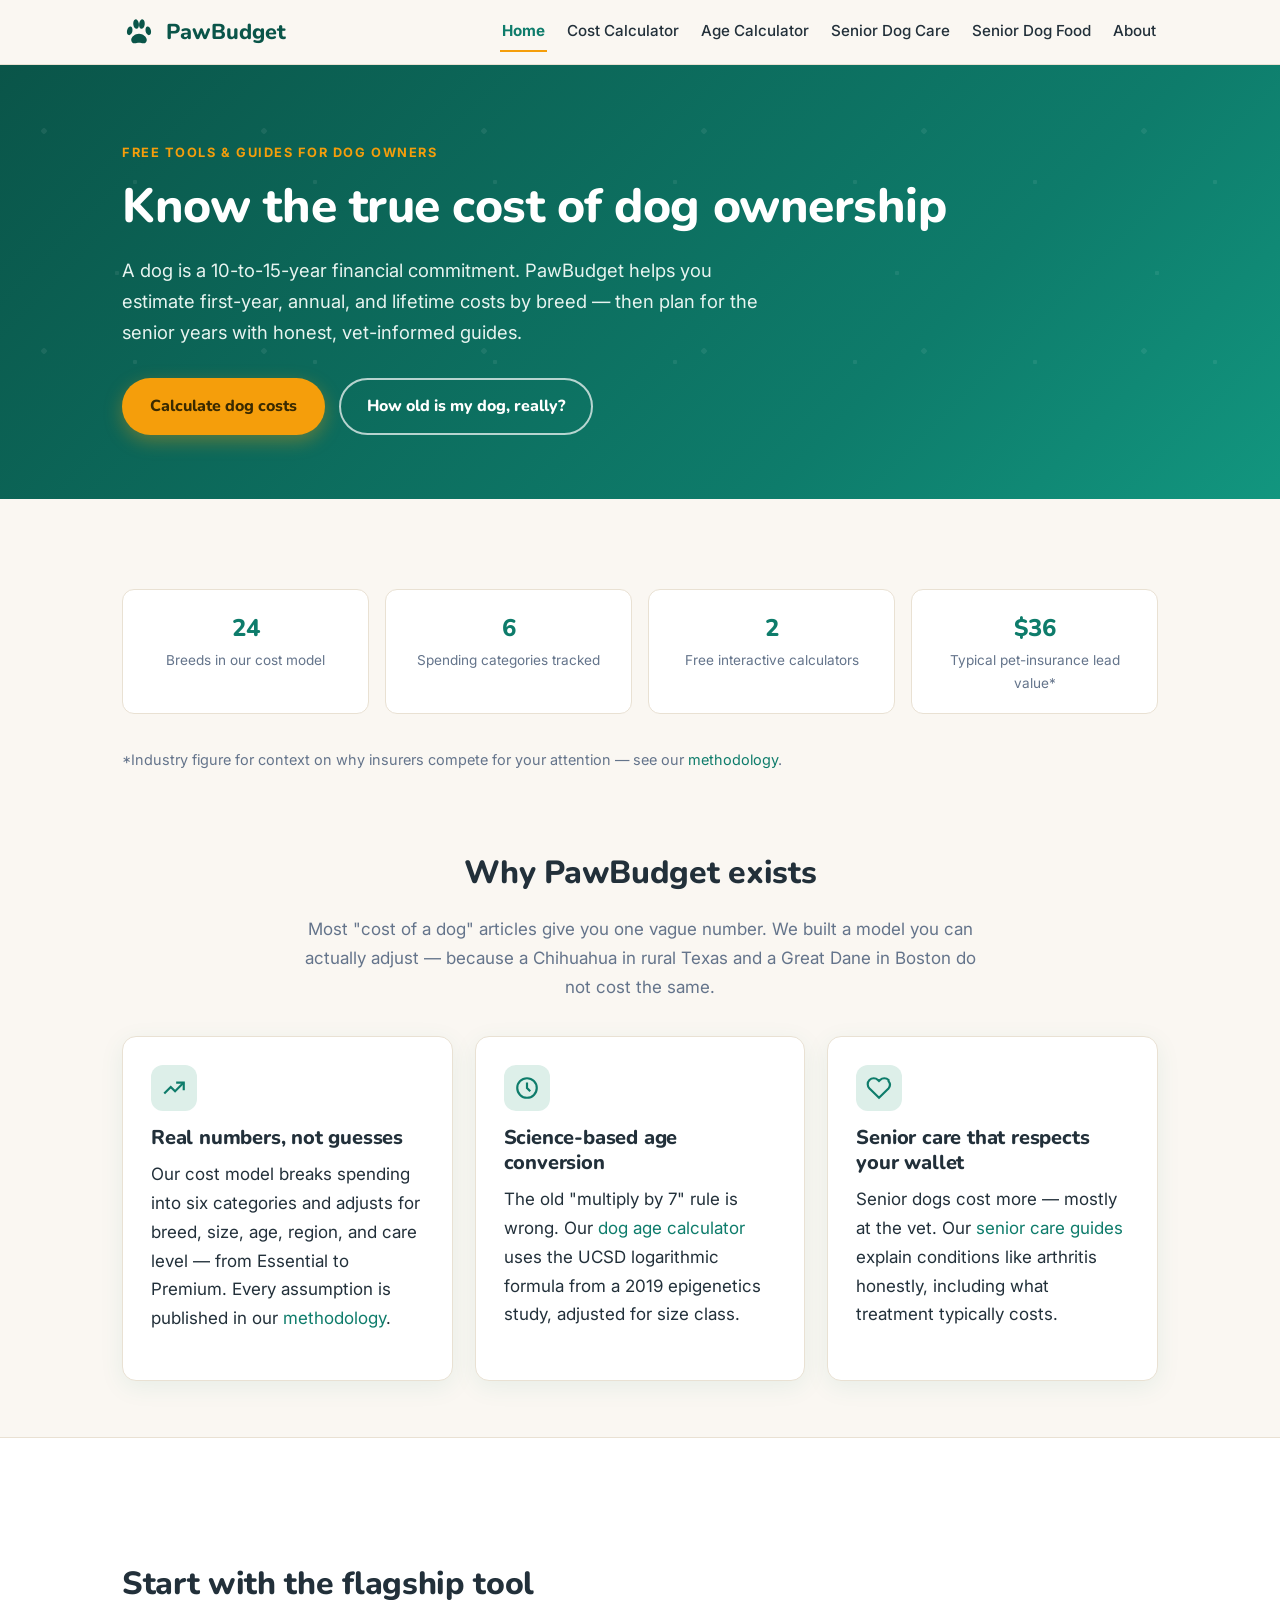
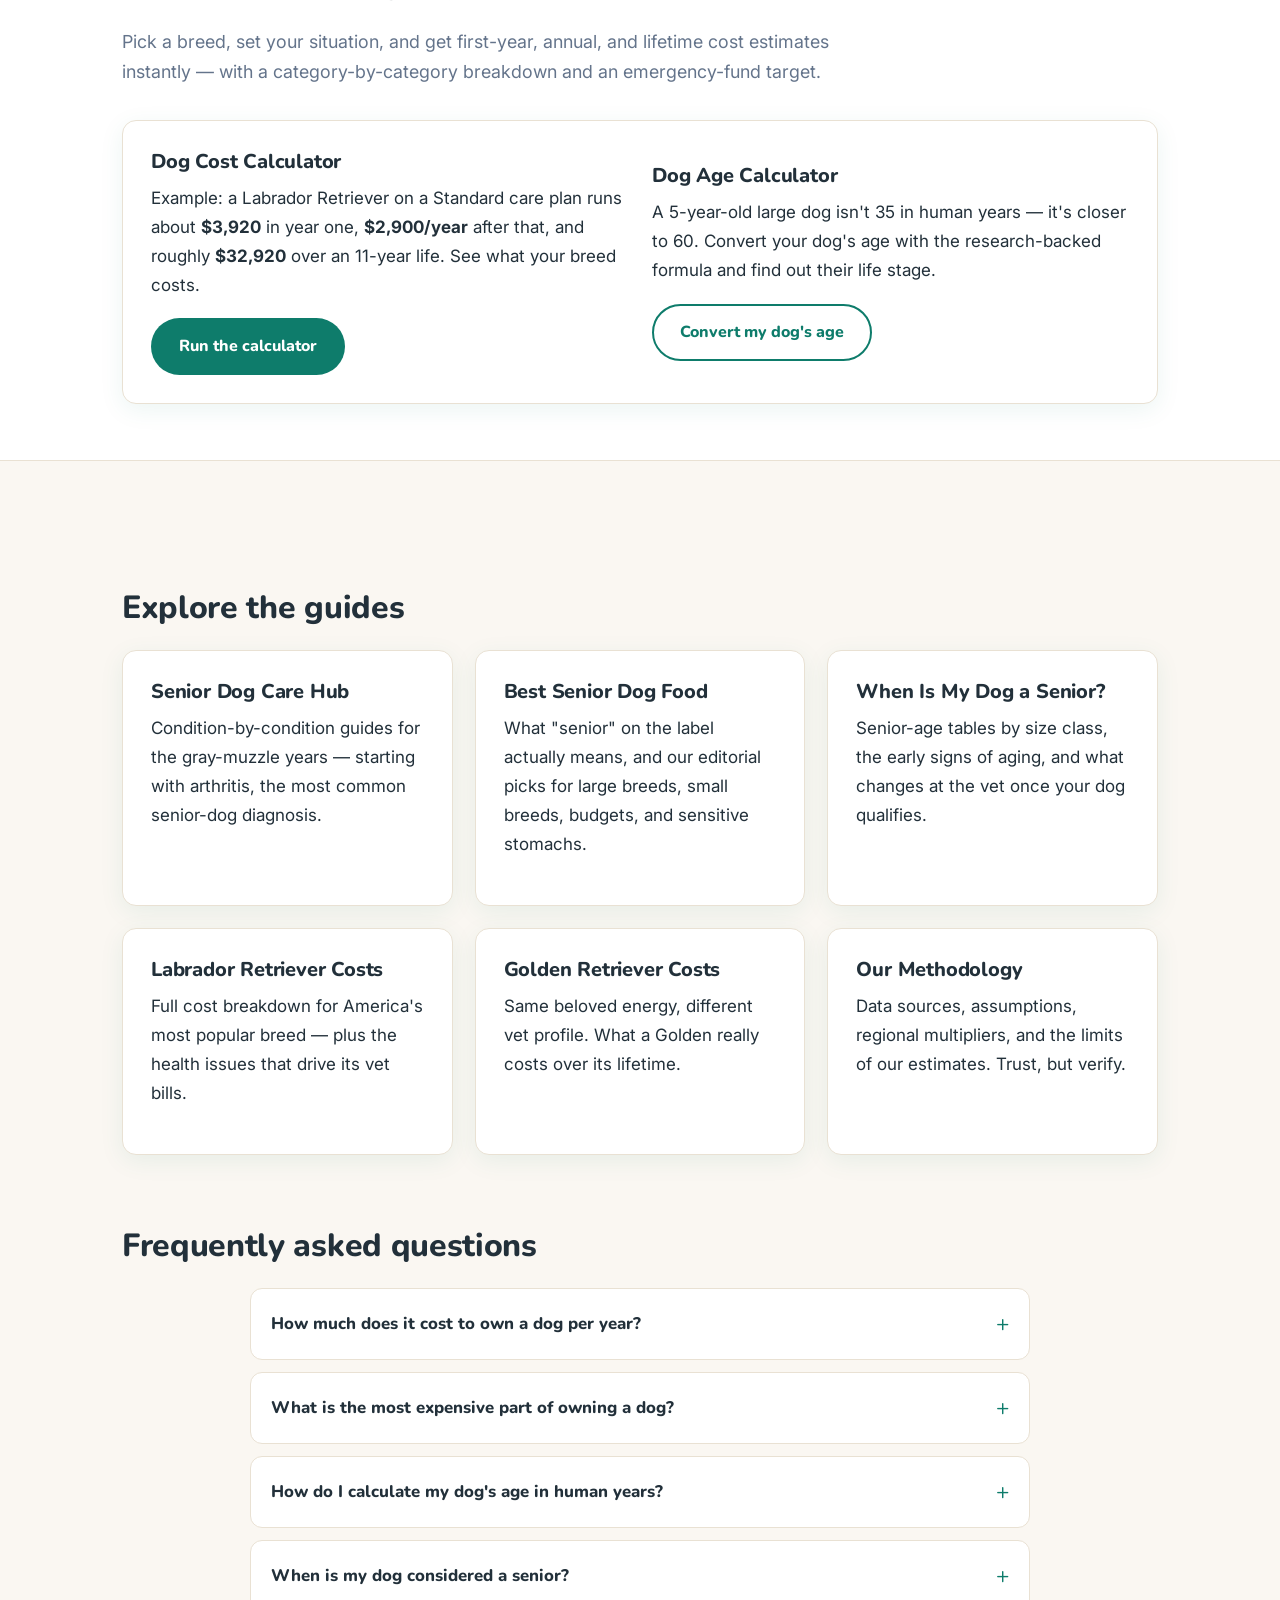
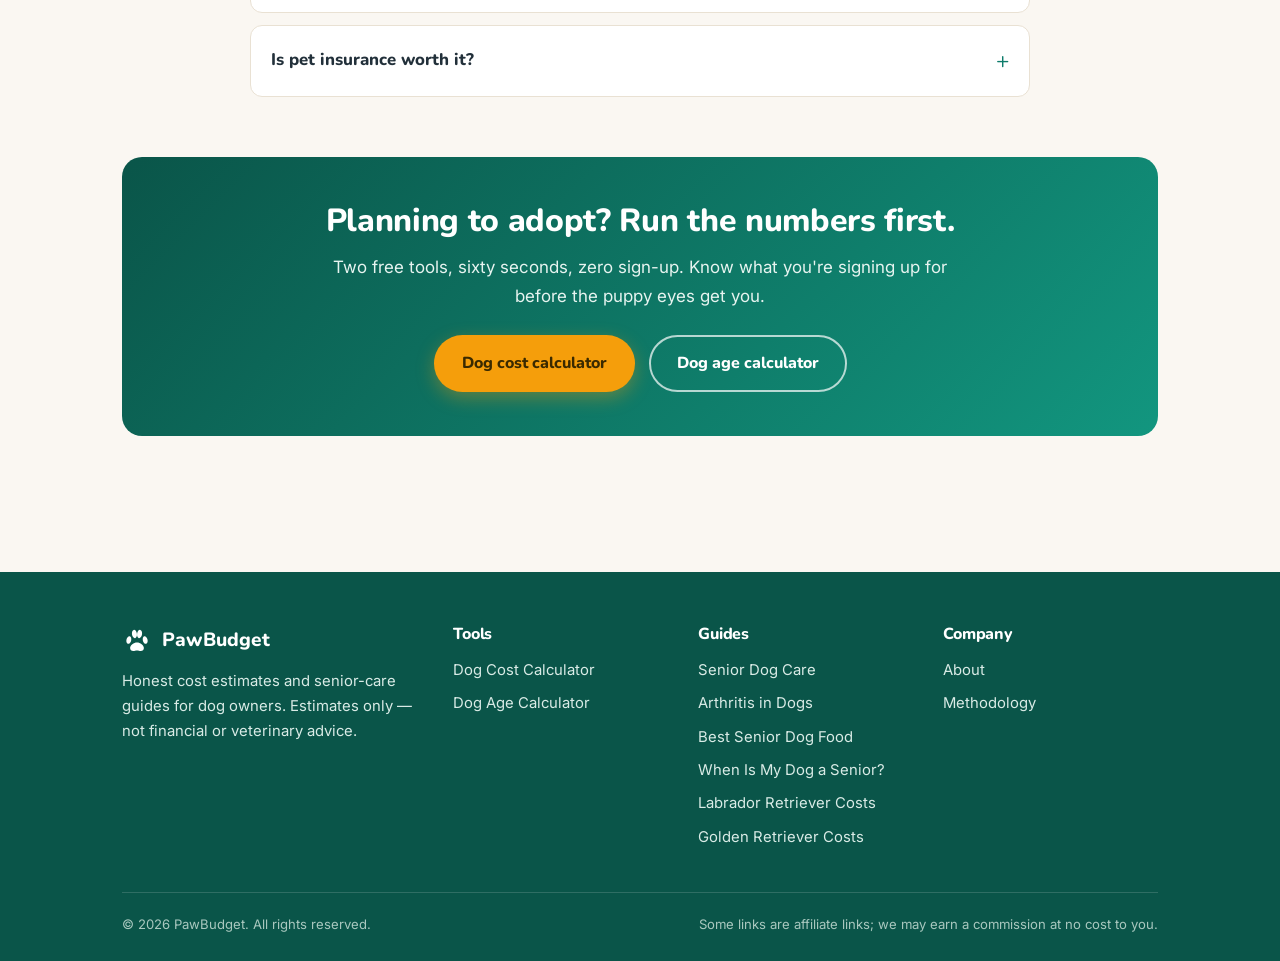
==== index.html @ 899f15bb "Launch PawBudget: dog cost + age calculators, senior dog care guides" ====
<!DOCTYPE html>
<html lang="en-US">
<head>
<meta charset="UTF-8">
<meta name="viewport" content="width=device-width, initial-scale=1.0">
<title>PawBudget — Know the True Cost of Dog Ownership</title>
<meta name="description" content="Free dog cost calculator, dog age calculator, and senior dog care guides. Plan your budget before you adopt — no surprises.">
<link rel="preconnect" href="https://fonts.googleapis.com">
<link rel="preconnect" href="https://fonts.gstatic.com" crossorigin>
<link href="https://fonts.googleapis.com/css2?family=Inter:wght@400;500;600&family=Nunito:wght@700;800&display=swap" rel="stylesheet">
<link rel="stylesheet" href="assets/css/style.css">
<link rel="icon" href="data:image/svg+xml,%3Csvg xmlns='http://www.w3.org/2000/svg' viewBox='0 0 24 24'%3E%3Ccircle cx='12' cy='12' r='11' fill='%230e7c6b'/%3E%3C/svg%3E">
</head>
<body>

<header class="site-header">
  <div class="header-inner">
    <a class="brand" href="./" aria-label="PawBudget home">
      <svg viewBox="0 0 24 24" fill="currentColor" aria-hidden="true"><path d="M12 13.2c-2.6 0-5.5 2.1-5.5 4.4 0 1.4 1 2.4 2.5 2.4 1 0 1.9-.5 3-.5s2 .5 3 .5c1.5 0 2.5-1 2.5-2.4 0-2.3-2.9-4.4-5.5-4.4zM6.2 8.2c-1-.3-2.2.9-2.6 2.5-.4 1.7.1 3.2 1.1 3.5 1 .3 2.2-.9 2.6-2.5.4-1.7-.1-3.2-1.1-3.5zm11.6 0c-1 .3-1.5 1.8-1.1 3.5.4 1.6 1.6 2.8 2.6 2.5 1-.3 1.5-1.8 1.1-3.5-.4-1.6-1.6-2.8-2.6-2.5zM9.4 3.1c-1.1.2-1.7 1.9-1.4 3.7.3 1.8 1.4 3.1 2.5 2.9 1.1-.2 1.7-1.9 1.4-3.7-.3-1.8-1.4-3.1-2.5-2.9zm5.2 0c-1.1-.2-2.2 1.1-2.5 2.9-.3 1.8.3 3.5 1.4 3.7 1.1.2 2.2-1.1 2.5-2.9.3-1.8-.3-3.5-1.4-3.7z"/></svg>
      PawBudget
    </a>
    <nav class="main-nav" aria-label="Main navigation">
      <a href="./" class="active">Home</a>
      <a href="dog-cost-calculator/">Cost Calculator</a>
      <a href="dog-age-calculator/">Age Calculator</a>
      <a href="senior-dog-care/">Senior Dog Care</a>
      <a href="best-senior-dog-food/">Senior Dog Food</a>
      <a href="about/">About</a>
    </nav>
  </div>
</header>

<main>
  <section class="hero">
    <div class="container">
      <span class="eyebrow">Free tools &amp; guides for dog owners</span>
      <h1>Know the true cost of dog ownership</h1>
      <p class="lead">A dog is a 10-to-15-year financial commitment. PawBudget helps you estimate first-year, annual, and lifetime costs by breed — then plan for the senior years with honest, vet-informed guides.</p>
      <div class="btn-row">
        <a class="btn btn-primary" href="dog-cost-calculator/">Calculate dog costs</a>
        <a class="btn btn-outline-light" href="dog-age-calculator/">How old is my dog, really?</a>
      </div>
    </div>
  </section>

  <section class="section">
    <div class="container">
      <div class="stat-strip">
        <div class="stat"><div class="stat-num">24</div><div class="stat-label">Breeds in our cost model</div></div>
        <div class="stat"><div class="stat-num">6</div><div class="stat-label">Spending categories tracked</div></div>
        <div class="stat"><div class="stat-num">2</div><div class="stat-label">Free interactive calculators</div></div>
        <div class="stat"><div class="stat-num">$36</div><div class="stat-label">Typical pet-insurance lead value*</div></div>
      </div>
      <p class="small">*Industry figure for context on why insurers compete for your attention — see our <a href="methodology/">methodology</a>.</p>

      <h2 style="text-align:center; margin-top:2.5em;">Why PawBudget exists</h2>
      <p style="text-align:center; max-width:700px; margin:0 auto 2em; color:var(--muted);">Most "cost of a dog" articles give you one vague number. We built a model you can actually adjust — because a Chihuahua in rural Texas and a Great Dane in Boston do not cost the same.</p>

      <div class="grid-3">
        <div class="card">
          <span class="icon-badge"><svg viewBox="0 0 24 24" fill="none" stroke="currentColor" stroke-width="2" aria-hidden="true"><path d="M3 17l6-6 4 4 8-8"/><path d="M14 7h7v7"/></svg></span>
          <h3>Real numbers, not guesses</h3>
          <p>Our cost model breaks spending into six categories and adjusts for breed, size, age, region, and care level — from Essential to Premium. Every assumption is published in our <a href="methodology/">methodology</a>.</p>
        </div>
        <div class="card">
          <span class="icon-badge"><svg viewBox="0 0 24 24" fill="none" stroke="currentColor" stroke-width="2" aria-hidden="true"><circle cx="12" cy="12" r="9"/><path d="M12 7v5l3 3"/></svg></span>
          <h3>Science-based age conversion</h3>
          <p>The old "multiply by 7" rule is wrong. Our <a href="dog-age-calculator/">dog age calculator</a> uses the UCSD logarithmic formula from a 2019 epigenetics study, adjusted for size class.</p>
        </div>
        <div class="card">
          <span class="icon-badge"><svg viewBox="0 0 24 24" fill="none" stroke="currentColor" stroke-width="2" aria-hidden="true"><path d="M20.8 4.6a5.5 5.5 0 0 0-7.8 0L12 5.6l-1-1a5.5 5.5 0 0 0-7.8 7.8l1 1L12 21l7.8-7.6 1-1a5.5 5.5 0 0 0 0-6.8z"/></svg></span>
          <h3>Senior care that respects your wallet</h3>
          <p>Senior dogs cost more — mostly at the vet. Our <a href="senior-dog-care/">senior care guides</a> explain conditions like arthritis honestly, including what treatment typically costs.</p>
        </div>
      </div>
    </div>
  </section>

  <section class="section alt">
    <div class="container">
      <h2>Start with the flagship tool</h2>
      <p class="page-intro">Pick a breed, set your situation, and get first-year, annual, and lifetime cost estimates instantly — with a category-by-category breakdown and an emergency-fund target.</p>
      <div class="card" style="display:flex; gap:24px; align-items:center; flex-wrap:wrap;">
        <div style="flex:1 1 280px;">
          <h3 style="margin-top:0;">Dog Cost Calculator</h3>
          <p>Example: a Labrador Retriever on a Standard care plan runs about <strong>$3,920</strong> in year one, <strong>$2,900/year</strong> after that, and roughly <strong>$32,920</strong> over an 11-year life. See what your breed costs.</p>
          <a class="btn btn-teal" href="dog-cost-calculator/">Run the calculator</a>
        </div>
        <div style="flex:1 1 280px;">
          <h3 style="margin-top:0;">Dog Age Calculator</h3>
          <p>A 5-year-old large dog isn't 35 in human years — it's closer to 60. Convert your dog's age with the research-backed formula and find out their life stage.</p>
          <a class="btn btn-outline-teal" href="dog-age-calculator/">Convert my dog's age</a>
        </div>
      </div>
    </div>
  </section>

  <section class="section">
    <div class="container">
      <h2>Explore the guides</h2>
      <div class="grid-3">
        <a class="card card-link" href="senior-dog-care/">
          <h3>Senior Dog Care Hub</h3>
          <p>Condition-by-condition guides for the gray-muzzle years — starting with arthritis, the most common senior-dog diagnosis.</p>
        </a>
        <a class="card card-link" href="best-senior-dog-food/">
          <h3>Best Senior Dog Food</h3>
          <p>What "senior" on the label actually means, and our editorial picks for large breeds, small breeds, budgets, and sensitive stomachs.</p>
        </a>
        <a class="card card-link" href="when-is-my-dog-considered-senior/">
          <h3>When Is My Dog a Senior?</h3>
          <p>Senior-age tables by size class, the early signs of aging, and what changes at the vet once your dog qualifies.</p>
        </a>
        <a class="card card-link" href="dog-cost/labrador-retriever/">
          <h3>Labrador Retriever Costs</h3>
          <p>Full cost breakdown for America's most popular breed — plus the health issues that drive its vet bills.</p>
        </a>
        <a class="card card-link" href="dog-cost/golden-retriever/">
          <h3>Golden Retriever Costs</h3>
          <p>Same beloved energy, different vet profile. What a Golden really costs over its lifetime.</p>
        </a>
        <a class="card card-link accent" href="methodology/">
          <h3>Our Methodology</h3>
          <p>Data sources, assumptions, regional multipliers, and the limits of our estimates. Trust, but verify.</p>
        </a>
      </div>

      <h2>Frequently asked questions</h2>
      <div class="container narrow" style="padding:0;">
        <details class="faq">
          <summary>How much does it cost to own a dog per year?</summary>
          <div class="faq-body"><p>It depends heavily on size. Our model puts a typical year at roughly $1,600 for a small dog, $2,200 for a medium dog, $2,900 for a large dog, and $3,600 for a giant breed on a Standard care plan — before regional adjustments. The first year costs about 35% more due to adoption or purchase fees, setup, spay/neuter, and training.</p></div>
        </details>
        <details class="faq">
          <summary>What is the most expensive part of owning a dog?</summary>
          <div class="faq-body"><p>Healthcare. Vet care is the largest single category in our model at 30% of annual spending, and it grows as dogs age — senior dogs' healthcare spending runs about 50% higher. Food is second at 28%.</p></div>
        </details>
        <details class="faq">
          <summary>How do I calculate my dog's age in human years?</summary>
          <div class="faq-body"><p>Forget "multiply by 7." A 2019 UCSD study of Labrador Retrievers found the relationship is logarithmic: human-equivalent years ≈ 16 × ln(dog years) + 31, adjusted for size. Our <a href="dog-age-calculator/">dog age calculator</a> applies that formula with size adjustments.</p></div>
        </details>
        <details class="faq">
          <summary>When is my dog considered a senior?</summary>
          <div class="faq-body"><p>It depends on size: giant breeds around 6, large breeds around 7–8, medium breeds around 9, and small breeds around 10. See our <a href="when-is-my-dog-considered-senior/">senior-age guide</a> for the full table and signs of aging.</p></div>
        </details>
        <details class="faq">
          <summary>Is pet insurance worth it?</summary>
          <div class="faq-body"><p>It can be, especially for breeds prone to expensive conditions (hip dysplasia, cancer) and for owners who couldn't comfortably cover a $3,000–$7,000 emergency bill. Compare the monthly premium against your breed's risk profile and your emergency fund — our calculator shows both.</p></div>
        </details>
      </div>

      <div class="cta-band">
        <h2>Planning to adopt? Run the numbers first.</h2>
        <p>Two free tools, sixty seconds, zero sign-up. Know what you're signing up for before the puppy eyes get you.</p>
        <div class="btn-row">
          <a class="btn btn-primary" href="dog-cost-calculator/">Dog cost calculator</a>
          <a class="btn btn-outline-light" href="dog-age-calculator/">Dog age calculator</a>
        </div>
      </div>
    </div>
  </section>
</main>

<footer class="site-footer">
  <div class="container">
    <div class="footer-grid">
      <div>
        <div class="footer-brand">
          <svg viewBox="0 0 24 24" fill="currentColor" aria-hidden="true"><path d="M12 13.2c-2.6 0-5.5 2.1-5.5 4.4 0 1.4 1 2.4 2.5 2.4 1 0 1.9-.5 3-.5s2 .5 3 .5c1.5 0 2.5-1 2.5-2.4 0-2.3-2.9-4.4-5.5-4.4zM6.2 8.2c-1-.3-2.2.9-2.6 2.5-.4 1.7.1 3.2 1.1 3.5 1 .3 2.2-.9 2.6-2.5.4-1.7-.1-3.2-1.1-3.5zm11.6 0c-1 .3-1.5 1.8-1.1 3.5.4 1.6 1.6 2.8 2.6 2.5 1-.3 1.5-1.8 1.1-3.5-.4-1.6-1.6-2.8-2.6-2.5zM9.4 3.1c-1.1.2-1.7 1.9-1.4 3.7.3 1.8 1.4 3.1 2.5 2.9 1.1-.2 1.7-1.9 1.4-3.7-.3-1.8-1.4-3.1-2.5-2.9zm5.2 0c-1.1-.2-2.2 1.1-2.5 2.9-.3 1.8.3 3.5 1.4 3.7 1.1.2 2.2-1.1 2.5-2.9.3-1.8-.3-3.5-1.4-3.7z"/></svg>
          PawBudget
        </div>
        <p>Honest cost estimates and senior-care guides for dog owners. Estimates only — not financial or veterinary advice.</p>
      </div>
      <div>
        <h4>Tools</h4>
        <ul>
          <li><a href="dog-cost-calculator/">Dog Cost Calculator</a></li>
          <li><a href="dog-age-calculator/">Dog Age Calculator</a></li>
        </ul>
      </div>
      <div>
        <h4>Guides</h4>
        <ul>
          <li><a href="senior-dog-care/">Senior Dog Care</a></li>
          <li><a href="senior-dog-care/arthritis/">Arthritis in Dogs</a></li>
          <li><a href="best-senior-dog-food/">Best Senior Dog Food</a></li>
          <li><a href="when-is-my-dog-considered-senior/">When Is My Dog a Senior?</a></li>
          <li><a href="dog-cost/labrador-retriever/">Labrador Retriever Costs</a></li>
          <li><a href="dog-cost/golden-retriever/">Golden Retriever Costs</a></li>
        </ul>
      </div>
      <div>
        <h4>Company</h4>
        <ul>
          <li><a href="about/">About</a></li>
          <li><a href="methodology/">Methodology</a></li>
        </ul>
      </div>
    </div>
    <div class="footer-bottom">
      <span>© 2026 PawBudget. All rights reserved.</span>
      <span>Some links are affiliate links; we may earn a commission at no cost to you.</span>
    </div>
  </div>
</footer>

</body>
</html>
---- assets/css/style.css ----
/* ============================================================
   PawBudget — design system
   Palette: deep teal primary, warm amber accent, off-white bg
   ============================================================ */
*, *::before, *::after { box-sizing: border-box; margin: 0; padding: 0; }

:root {
  --teal-900: #0a5549;
  --teal-700: #0e7c6b;
  --teal-600: #12967f;
  --teal-100: #ddefe9;
  --teal-50:  #f0f8f5;
  --amber-500: #f59e0b;
  --amber-600: #d97706;
  --amber-100: #fdefd3;
  --bg: #faf7f2;
  --card: #ffffff;
  --text: #22303a;
  --muted: #64748b;
  --border: #e9e1d3;
  --radius: 14px;
  --shadow: 0 6px 24px rgba(14, 124, 107, .08);
  --shadow-lg: 0 14px 40px rgba(14, 124, 107, .14);
  --font-head: 'Nunito', system-ui, -apple-system, 'Segoe UI', sans-serif;
  --font-body: 'Inter', system-ui, -apple-system, 'Segoe UI', Roboto, sans-serif;
}

html { scroll-behavior: smooth; }

body {
  font-family: var(--font-body);
  background: var(--bg);
  color: var(--text);
  line-height: 1.7;
  font-size: 17px;
  -webkit-font-smoothing: antialiased;
}

img, svg { max-width: 100%; }
a { color: var(--teal-700); text-decoration: none; }
a:hover { color: var(--teal-900); text-decoration: underline; }

h1, h2, h3, h4 {
  font-family: var(--font-head);
  font-weight: 800;
  line-height: 1.25;
  color: var(--text);
  letter-spacing: -0.01em;
}
h1 { font-size: clamp(2rem, 4.5vw, 3rem); margin-bottom: .6em; }
h2 { font-size: clamp(1.45rem, 3vw, 2rem); margin: 2.2em 0 .7em; }
h3 { font-size: 1.25rem; margin: 1.6em 0 .5em; }
p { margin-bottom: 1.1em; }
ul, ol { margin: 0 0 1.2em 1.4em; }
li { margin-bottom: .45em; }
small, .small { font-size: .85em; color: var(--muted); }

.container { max-width: 1080px; margin: 0 auto; padding: 0 22px; }
.container.narrow { max-width: 780px; }
.section { padding: 56px 0; }
.section.alt { background: var(--card); border-top: 1px solid var(--border); border-bottom: 1px solid var(--border); }

/* ---------- header ---------- */
.site-header {
  position: sticky; top: 0; z-index: 50;
  background: rgba(250, 247, 242, .96);
  backdrop-filter: blur(8px);
  border-bottom: 1px solid var(--border);
}
.header-inner {
  display: flex; align-items: center; justify-content: space-between;
  gap: 16px; padding: 12px 22px; max-width: 1080px; margin: 0 auto;
}
.brand { display: flex; align-items: center; gap: 10px; font-family: var(--font-head); font-weight: 800; font-size: 1.35rem; color: var(--teal-900); }
.brand:hover { text-decoration: none; color: var(--teal-700); }
.brand svg { width: 34px; height: 34px; flex: none; }
.main-nav { display: flex; flex-wrap: wrap; gap: 4px 18px; font-size: .95rem; font-weight: 500; }
.main-nav a { color: var(--text); padding: 6px 2px; }
.main-nav a:hover { color: var(--teal-700); text-decoration: none; }
.main-nav a.active { color: var(--teal-700); font-weight: 700; border-bottom: 2px solid var(--amber-500); }

/* ---------- hero ---------- */
.hero {
  background: linear-gradient(135deg, var(--teal-900) 0%, var(--teal-700) 70%, var(--teal-600) 100%);
  color: #fff; padding: 72px 0 64px; position: relative; overflow: hidden;
}
.hero::after {
  content: ""; position: absolute; inset: 0; opacity: .07; pointer-events: none;
  background-image: radial-gradient(circle at 20% 30%, #fff 2.5px, transparent 3px),
                    radial-gradient(circle at 75% 65%, #fff 2px, transparent 2.5px),
                    radial-gradient(circle at 45% 80%, #fff 2px, transparent 2.5px);
  background-size: 220px 220px, 180px 180px, 260px 260px;
}
.hero .container { position: relative; z-index: 1; }
.hero h1 { color: #fff; margin-bottom: .4em; }
.hero p.lead { font-size: 1.15rem; color: #e7f4f0; max-width: 640px; margin-bottom: 1.6em; }
.hero .btn-row { display: flex; gap: 14px; flex-wrap: wrap; }
.eyebrow {
  display: inline-block; font-size: .8rem; font-weight: 700; letter-spacing: .12em;
  text-transform: uppercase; color: var(--amber-500); margin-bottom: 12px;
}

/* ---------- buttons ---------- */
.btn {
  display: inline-flex; align-items: center; gap: 8px;
  font-family: var(--font-head); font-weight: 800; font-size: 1rem;
  padding: 13px 26px; border-radius: 999px; border: 2px solid transparent;
  cursor: pointer; transition: transform .12s ease, box-shadow .12s ease;
}
.btn:hover { text-decoration: none; transform: translateY(-1px); }
.btn-primary { background: var(--amber-500); color: #3a2a00; box-shadow: 0 6px 18px rgba(245,158,11,.35); }
.btn-primary:hover { background: var(--amber-600); color: #fff; }
.btn-outline-light { border-color: rgba(255,255,255,.7); color: #fff; }
.btn-outline-light:hover { background: rgba(255,255,255,.12); color: #fff; }
.btn-teal { background: var(--teal-700); color: #fff; }
.btn-teal:hover { background: var(--teal-900); color: #fff; }
.btn-outline-teal { border-color: var(--teal-700); color: var(--teal-700); }
.btn-outline-teal:hover { background: var(--teal-50); color: var(--teal-900); }

/* ---------- cards & grids ---------- */
.grid-3 { display: grid; grid-template-columns: repeat(3, 1fr); gap: 22px; }
.grid-2 { display: grid; grid-template-columns: repeat(2, 1fr); gap: 22px; }
.card {
  background: var(--card); border: 1px solid var(--border); border-radius: var(--radius);
  padding: 28px; box-shadow: var(--shadow);
}
.card h3 { margin-top: 0; }
.card .icon-badge {
  width: 46px; height: 46px; border-radius: 12px; display: inline-flex;
  align-items: center; justify-content: center; margin-bottom: 14px;
  background: var(--teal-100); color: var(--teal-700);
}
.card .icon-badge svg { width: 26px; height: 26px; }
.card.accent .icon-badge { background: var(--amber-100); color: var(--amber-600); }
.card-link { display: block; color: var(--text); height: 100%; transition: transform .12s ease, box-shadow .12s ease; }
.card-link:hover { text-decoration: none; transform: translateY(-3px); box-shadow: var(--shadow-lg); }

/* ---------- forms / calculator ---------- */
.calc-layout { display: grid; grid-template-columns: 380px 1fr; gap: 26px; align-items: start; }
.field { margin-bottom: 18px; }
.field label { display: block; font-weight: 600; font-size: .95rem; margin-bottom: 7px; }
.field .hint { font-size: .82rem; color: var(--muted); margin-top: 5px; }
select, input[type="number"], input[type="text"] {
  width: 100%; padding: 11px 13px; font-size: 1rem; font-family: var(--font-body);
  border: 1.5px solid var(--border); border-radius: 10px; background: #fff; color: var(--text);
}
select:focus, input:focus { outline: 2px solid var(--teal-600); border-color: var(--teal-600); }
.radio-pills { display: flex; gap: 10px; flex-wrap: wrap; }
.radio-pills label {
  flex: 1 1 0; min-width: 100px; text-align: center; cursor: pointer;
  border: 1.5px solid var(--border); border-radius: 10px; padding: 10px 8px;
  font-weight: 600; font-size: .92rem; background: #fff; transition: all .12s ease;
}
.radio-pills input { position: absolute; opacity: 0; pointer-events: none; }
.radio-pills label:has(input:checked) { border-color: var(--teal-700); background: var(--teal-50); color: var(--teal-900); }
.radio-pills label span.sub { display: block; font-weight: 400; font-size: .78rem; color: var(--muted); }

.results-panel { position: sticky; top: 90px; }
.kpi-row { display: grid; grid-template-columns: repeat(3, 1fr); gap: 14px; margin-bottom: 22px; }
.kpi {
  background: var(--teal-50); border: 1px solid var(--teal-100); border-radius: 12px;
  padding: 16px 14px; text-align: center;
}
.kpi .kpi-label { font-size: .8rem; font-weight: 600; color: var(--muted); text-transform: uppercase; letter-spacing: .05em; }
.kpi .kpi-value { font-family: var(--font-head); font-weight: 800; font-size: clamp(1.3rem, 2.6vw, 1.8rem); color: var(--teal-900); }
.kpi.highlight { background: linear-gradient(135deg, var(--teal-900), var(--teal-700)); border: none; }
.kpi.highlight .kpi-label { color: #cdeae2; }
.kpi.highlight .kpi-value { color: #fff; }

.breakdown { margin: 8px 0 4px; }
.breakdown-row { margin-bottom: 13px; }
.breakdown-row .row-head { display: flex; justify-content: space-between; font-size: .93rem; margin-bottom: 5px; }
.breakdown-row .row-head strong { font-weight: 700; }
.bar-track { height: 10px; background: var(--teal-50); border-radius: 999px; overflow: hidden; }
.bar-fill { height: 100%; border-radius: 999px; background: linear-gradient(90deg, var(--teal-600), var(--teal-700)); transition: width .35s ease; }
.bar-fill.amber { background: linear-gradient(90deg, var(--amber-500), var(--amber-600)); }

.callout {
  border-left: 4px solid var(--amber-500); background: var(--amber-100);
  border-radius: 0 10px 10px 0; padding: 14px 18px; margin: 20px 0; font-size: .95rem;
}
.callout.teal { border-color: var(--teal-600); background: var(--teal-50); }
.disclaimer-box {
  background: #f3efe7; border: 1px dashed var(--border); border-radius: 10px;
  padding: 14px 18px; font-size: .85rem; color: var(--muted); margin-top: 24px;
}

/* ---------- age calculator result ---------- */
.age-result { text-align: center; padding: 26px 10px; }
.age-result .big-number { font-family: var(--font-head); font-weight: 800; font-size: clamp(3rem, 8vw, 4.5rem); color: var(--teal-900); line-height: 1; }
.stage-badge {
  display: inline-block; font-family: var(--font-head); font-weight: 800; font-size: .95rem;
  padding: 7px 20px; border-radius: 999px; margin-top: 12px;
}
.stage-puppy { background: var(--teal-100); color: var(--teal-900); }
.stage-adult { background: #e0ecff; color: #1d4ed8; }
.stage-senior { background: var(--amber-100); color: var(--amber-600); }

/* ---------- tables ---------- */
.table-wrap { overflow-x: auto; margin: 1.4em 0; border-radius: var(--radius); border: 1px solid var(--border); }
table { width: 100%; border-collapse: collapse; background: #fff; font-size: .95rem; }
th, td { padding: 12px 16px; text-align: left; border-bottom: 1px solid var(--border); }
th { background: var(--teal-50); font-family: var(--font-head); font-weight: 800; color: var(--teal-900); }
tr:last-child td { border-bottom: none; }
td.best { font-weight: 700; color: var(--teal-700); }

/* ---------- faq ---------- */
details.faq {
  background: var(--card); border: 1px solid var(--border); border-radius: 12px;
  padding: 16px 20px; margin-bottom: 12px;
}
details.faq summary { font-family: var(--font-head); font-weight: 800; font-size: 1.05rem; cursor: pointer; list-style: none; display: flex; justify-content: space-between; align-items: center; gap: 12px; }
details.faq summary::-webkit-details-marker { display: none; }
details.faq summary::after { content: "+"; font-size: 1.4rem; color: var(--teal-700); font-weight: 400; flex: none; }
details.faq[open] summary::after { content: "–"; }
details.faq .faq-body { margin-top: 10px; color: var(--text); }

/* ---------- cta band ---------- */
.cta-band {
  background: linear-gradient(135deg, var(--teal-900), var(--teal-600));
  border-radius: 20px; padding: 44px 36px; color: #fff; text-align: center; margin: 60px 0 10px;
}
.cta-band h2 { color: #fff; margin: 0 0 .4em; }
.cta-band p { color: #e7f4f0; max-width: 620px; margin: 0 auto 1.4em; }
.cta-band .btn-row { display: flex; gap: 14px; justify-content: center; flex-wrap: wrap; }

/* ---------- article ---------- */
.article-meta { color: var(--muted); font-size: .9rem; margin-bottom: 1.6em; }
.article-body h2 { border-bottom: 2px solid var(--teal-100); padding-bottom: .3em; }
.toc { background: var(--card); border: 1px solid var(--border); border-radius: var(--radius); padding: 22px 26px; margin: 1.6em 0; }
.toc strong { font-family: var(--font-head); }
.toc ol { margin: .8em 0 0 1.3em; }
.checklist { list-style: none; margin-left: 0; }
.checklist li { padding-left: 30px; position: relative; }
.checklist li::before { content: ""; position: absolute; left: 2px; top: 6px; width: 16px; height: 16px; border-radius: 5px; background: var(--teal-100) url("data:image/svg+xml,%3Csvg xmlns='http://www.w3.org/2000/svg' viewBox='0 0 16 16'%3E%3Cpath d='M6.5 11.2 3.3 8l-1.4 1.4 4.6 4.6L14.1 6.4 12.7 5z' fill='%230e7c6b'/%3E%3C/svg%3E") center/11px no-repeat; }

/* ---------- footer ---------- */
.site-footer { background: var(--teal-900); color: #d9ebe6; margin-top: 70px; padding: 52px 0 26px; font-size: .93rem; }
.footer-grid { display: grid; grid-template-columns: 1.4fr 1fr 1fr 1fr; gap: 30px; margin-bottom: 34px; }
.site-footer h4 { color: #fff; font-size: 1rem; margin: 0 0 14px; }
.site-footer a { color: #d9ebe6; }
.site-footer a:hover { color: #fff; }
.site-footer ul { list-style: none; margin: 0; }
.site-footer li { margin-bottom: 8px; }
.footer-brand { display: flex; align-items: center; gap: 10px; font-family: var(--font-head); font-weight: 800; font-size: 1.2rem; color: #fff; margin-bottom: 12px; }
.footer-brand svg { width: 30px; height: 30px; }
.footer-bottom { border-top: 1px solid rgba(255,255,255,.15); padding-top: 20px; font-size: .82rem; color: #a9c8bf; display: flex; justify-content: space-between; gap: 12px; flex-wrap: wrap; }

/* ---------- misc ---------- */
.breadcrumb { font-size: .85rem; color: var(--muted); margin: 22px 0 6px; }
.breadcrumb a { color: var(--muted); }
.page-intro { font-size: 1.12rem; color: var(--muted); max-width: 720px; margin-bottom: 1.8em; }
.pill-list { display: flex; flex-wrap: wrap; gap: 10px; list-style: none; margin: 1em 0; }
.pill-list li { background: var(--teal-50); border: 1px solid var(--teal-100); color: var(--teal-900); font-weight: 600; font-size: .9rem; padding: 7px 16px; border-radius: 999px; margin: 0; }
.stat-strip { display: grid; grid-template-columns: repeat(4, 1fr); gap: 16px; margin: 34px 0; }
.stat { background: var(--card); border: 1px solid var(--border); border-radius: 12px; padding: 18px; text-align: center; }
.stat .stat-num { font-family: var(--font-head); font-weight: 800; font-size: 1.5rem; color: var(--teal-700); }
.stat .stat-label { font-size: .85rem; color: var(--muted); }

/* ---------- responsive ---------- */
@media (max-width: 900px) {
  .calc-layout { grid-template-columns: 1fr; }
  .results-panel { position: static; }
  .footer-grid { grid-template-columns: 1fr 1fr; }
  .stat-strip { grid-template-columns: repeat(2, 1fr); }
}
@media (max-width: 720px) {
  body { font-size: 16px; }
  .grid-3, .grid-2 { grid-template-columns: 1fr; }
  .kpi-row { grid-template-columns: 1fr; }
  .header-inner { flex-direction: column; align-items: flex-start; }
  .section { padding: 40px 0; }
  .hero { padding: 52px 0 46px; }
  .footer-grid { grid-template-columns: 1fr; }
  .cta-band { padding: 34px 22px; }
}
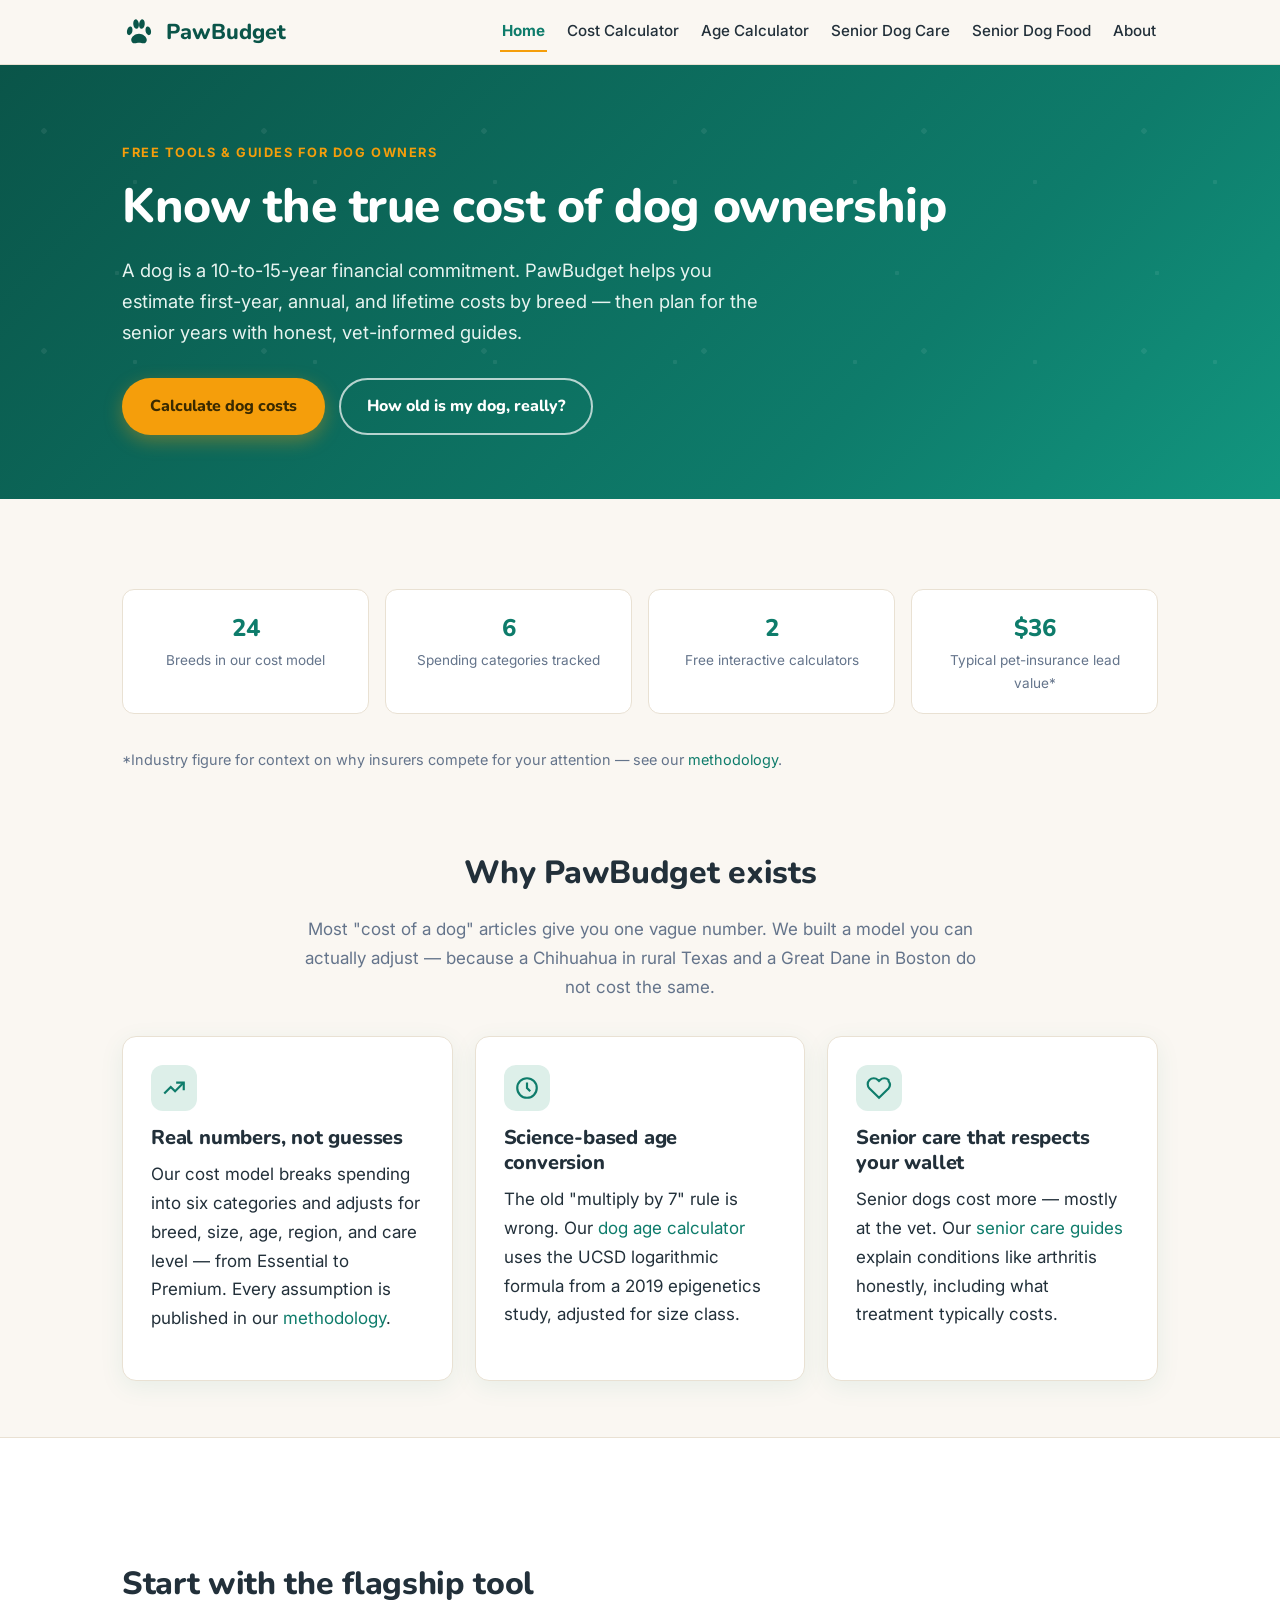
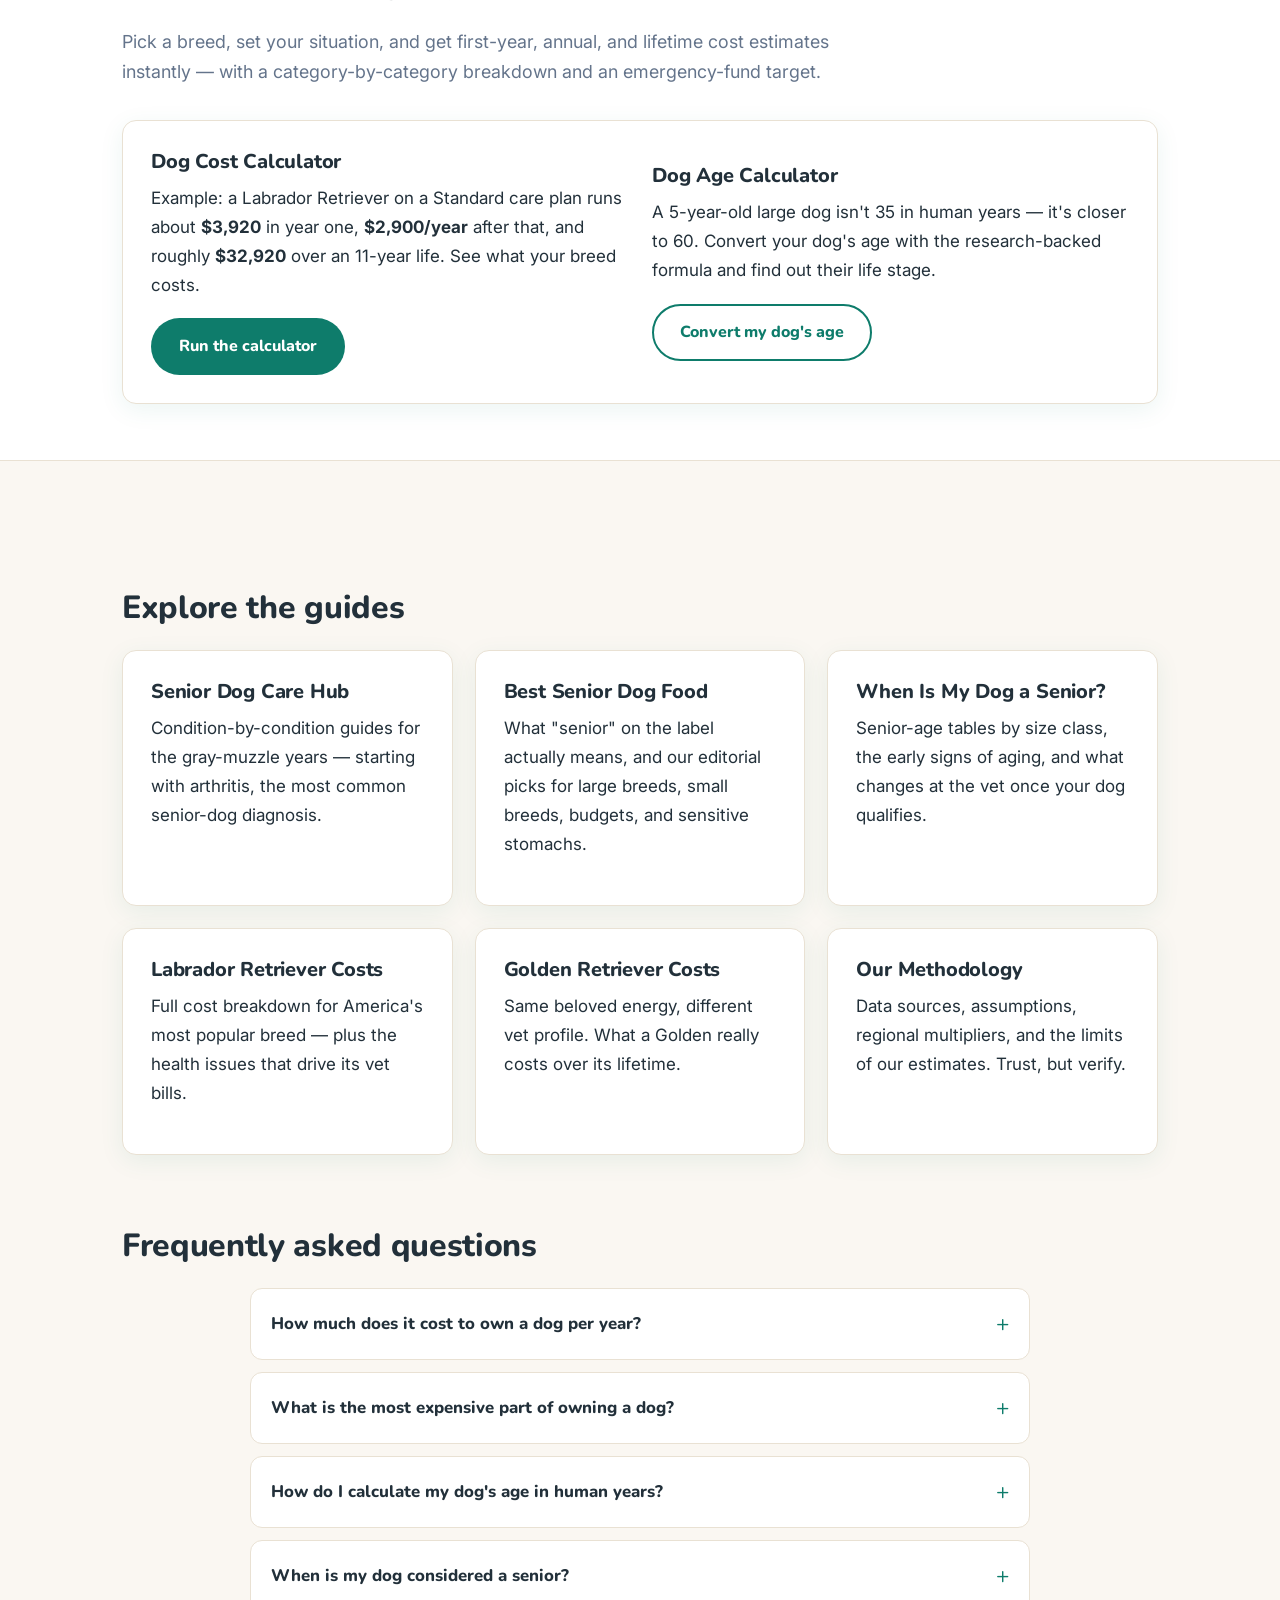
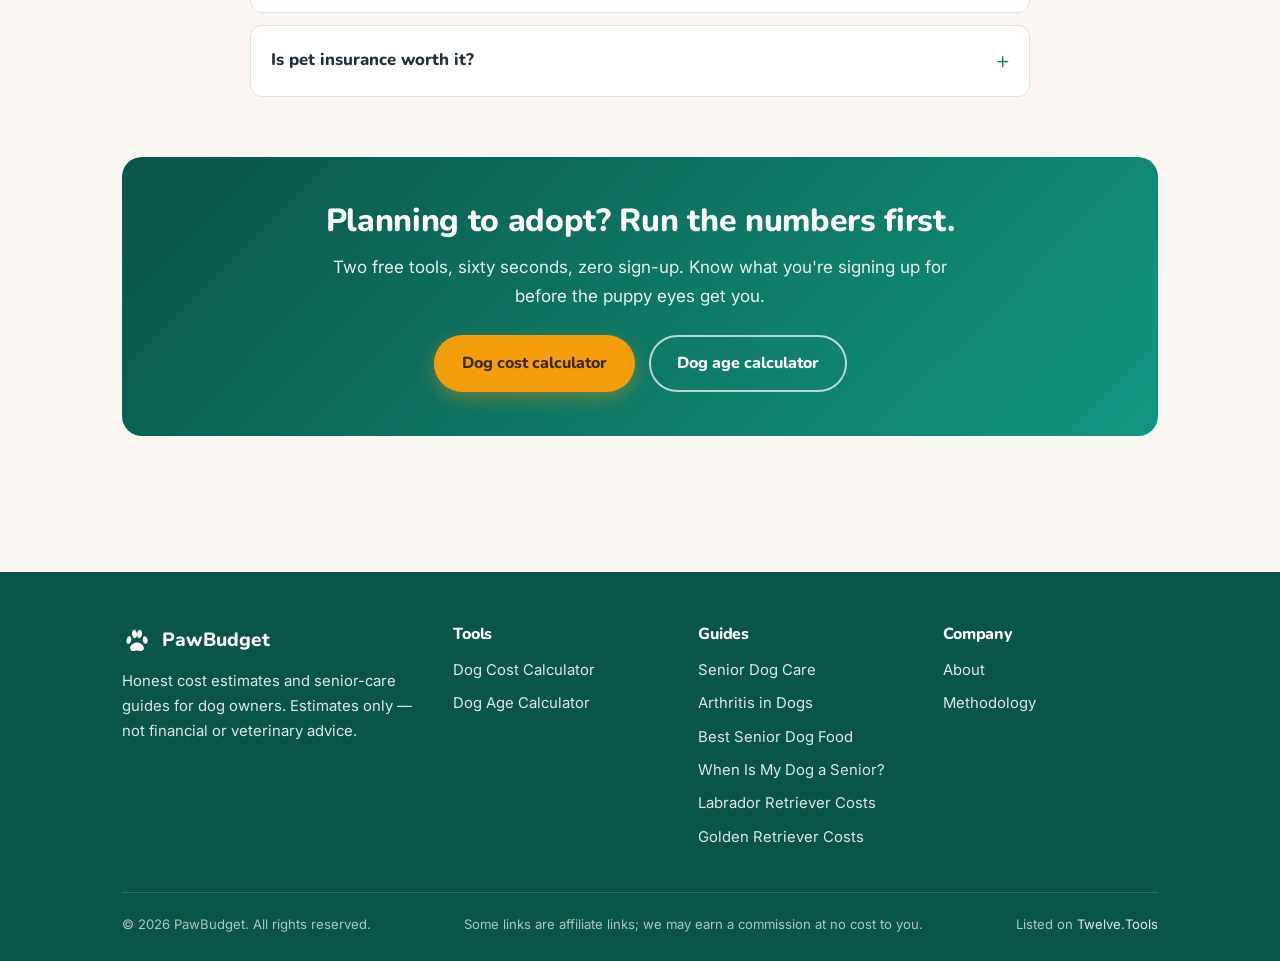
==== commit aea46459: "Add Twelve.Tools reciprocal link to footer" ====
--- a/index.html
+++ b/index.html
@@ -200,6 +200,7 @@
     <div class="footer-bottom">
       <span>© 2026 PawBudget. All rights reserved.</span>
       <span>Some links are affiliate links; we may earn a commission at no cost to you.</span>
+      <span>Listed on <a href="https://twelve.tools" target="_blank" rel="noopener">Twelve.Tools</a></span>
     </div>
   </div>
 </footer>
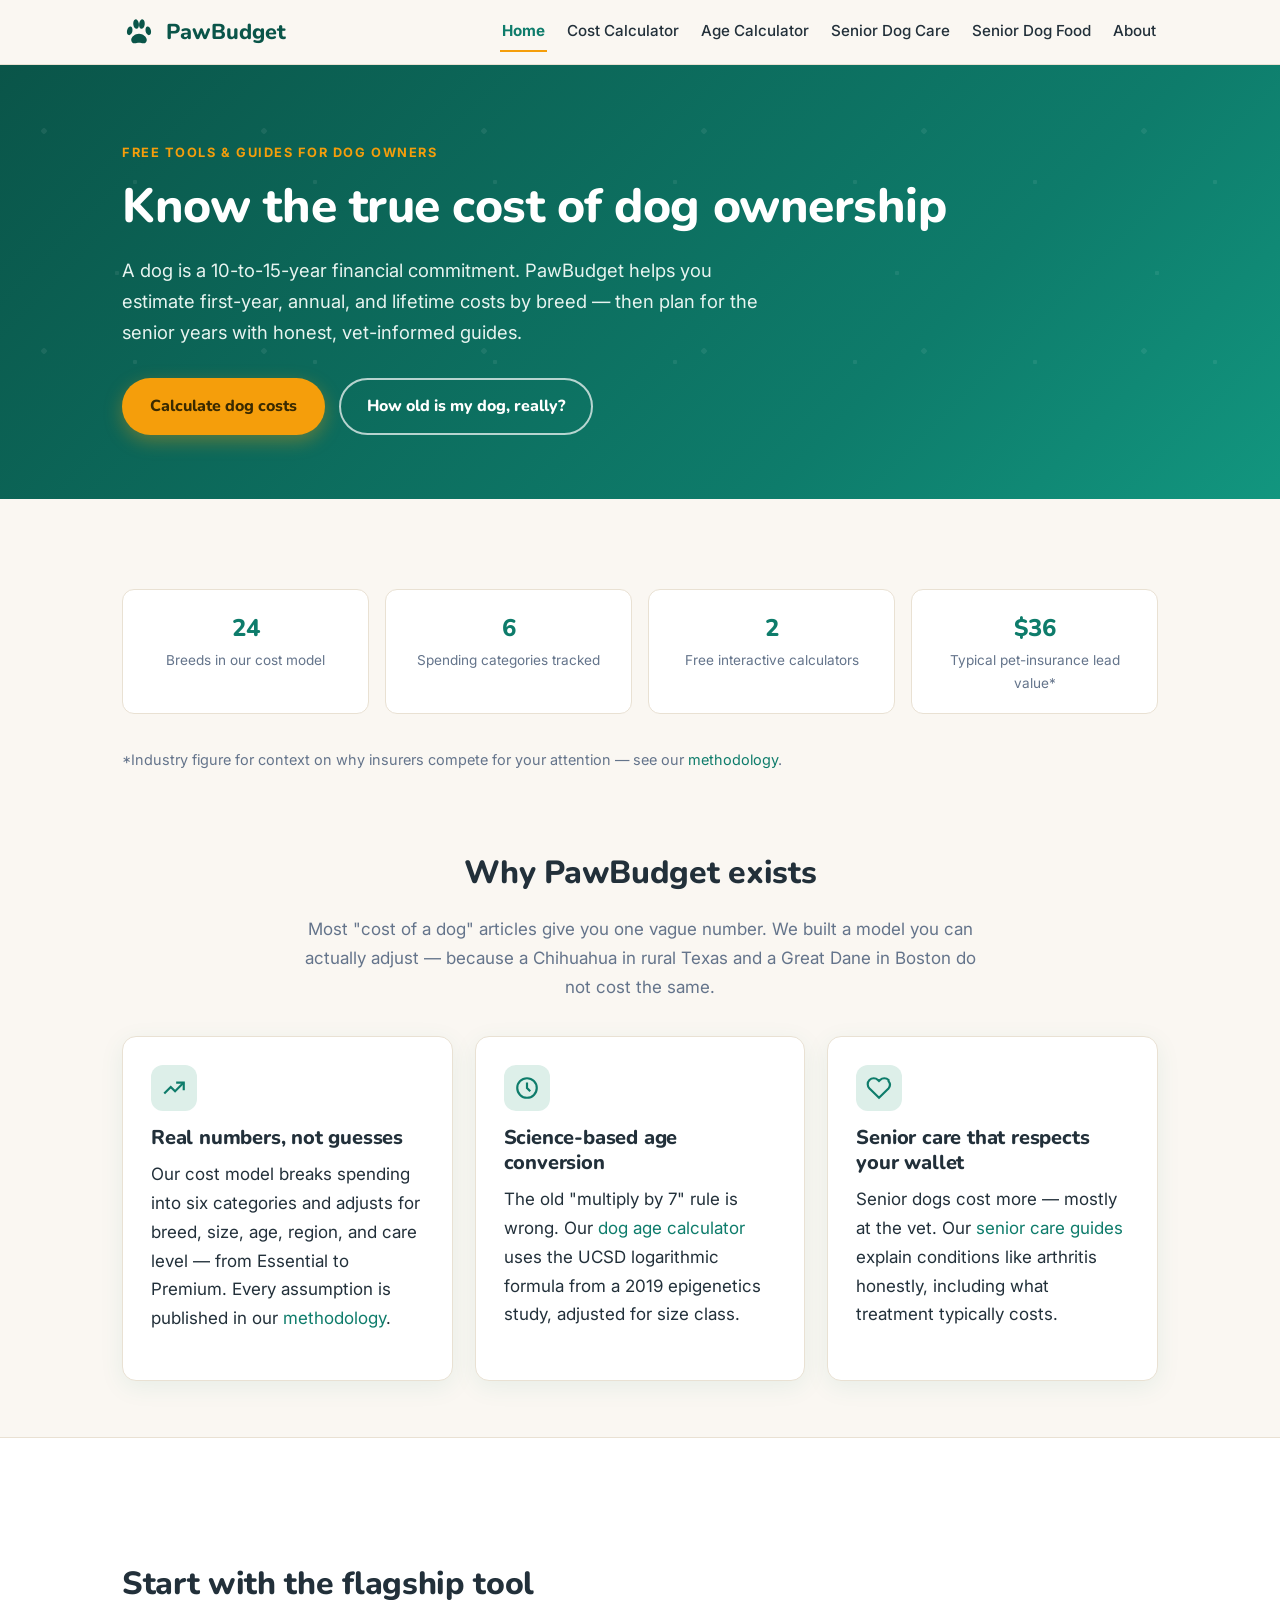
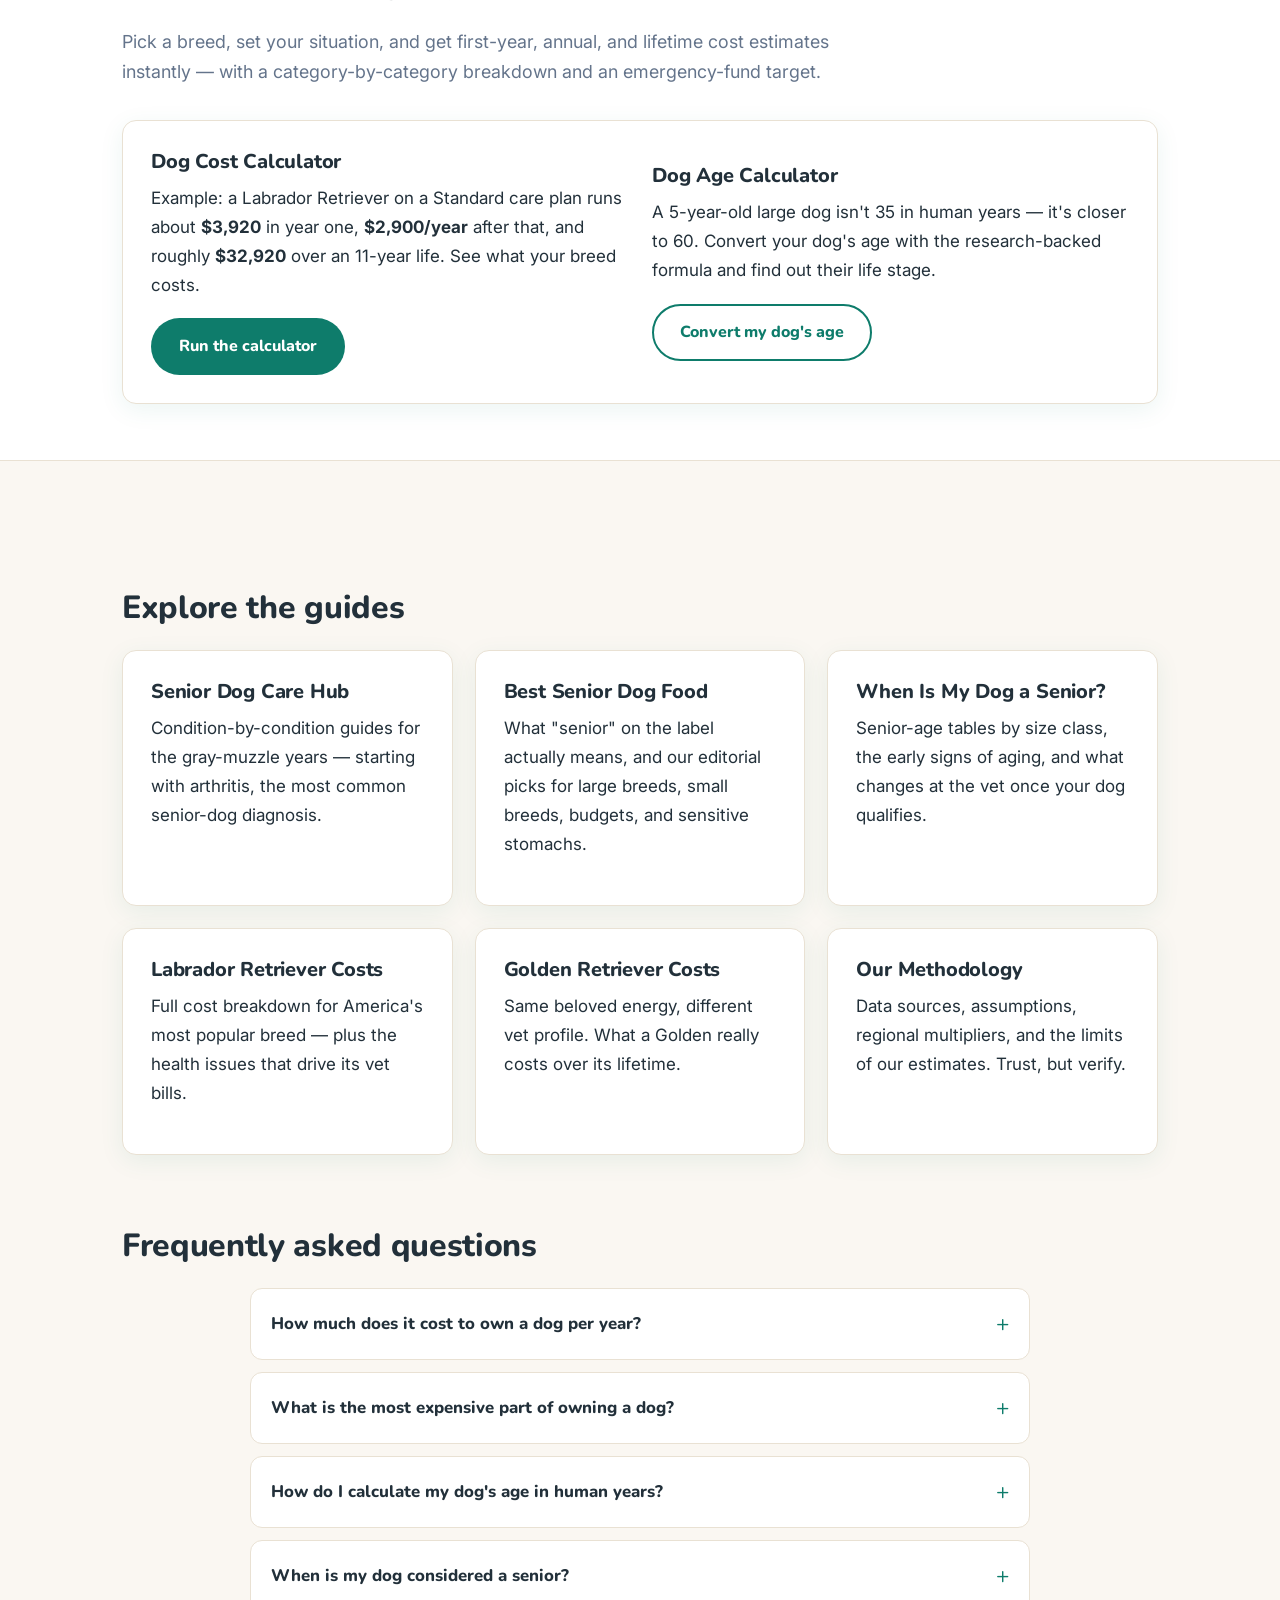
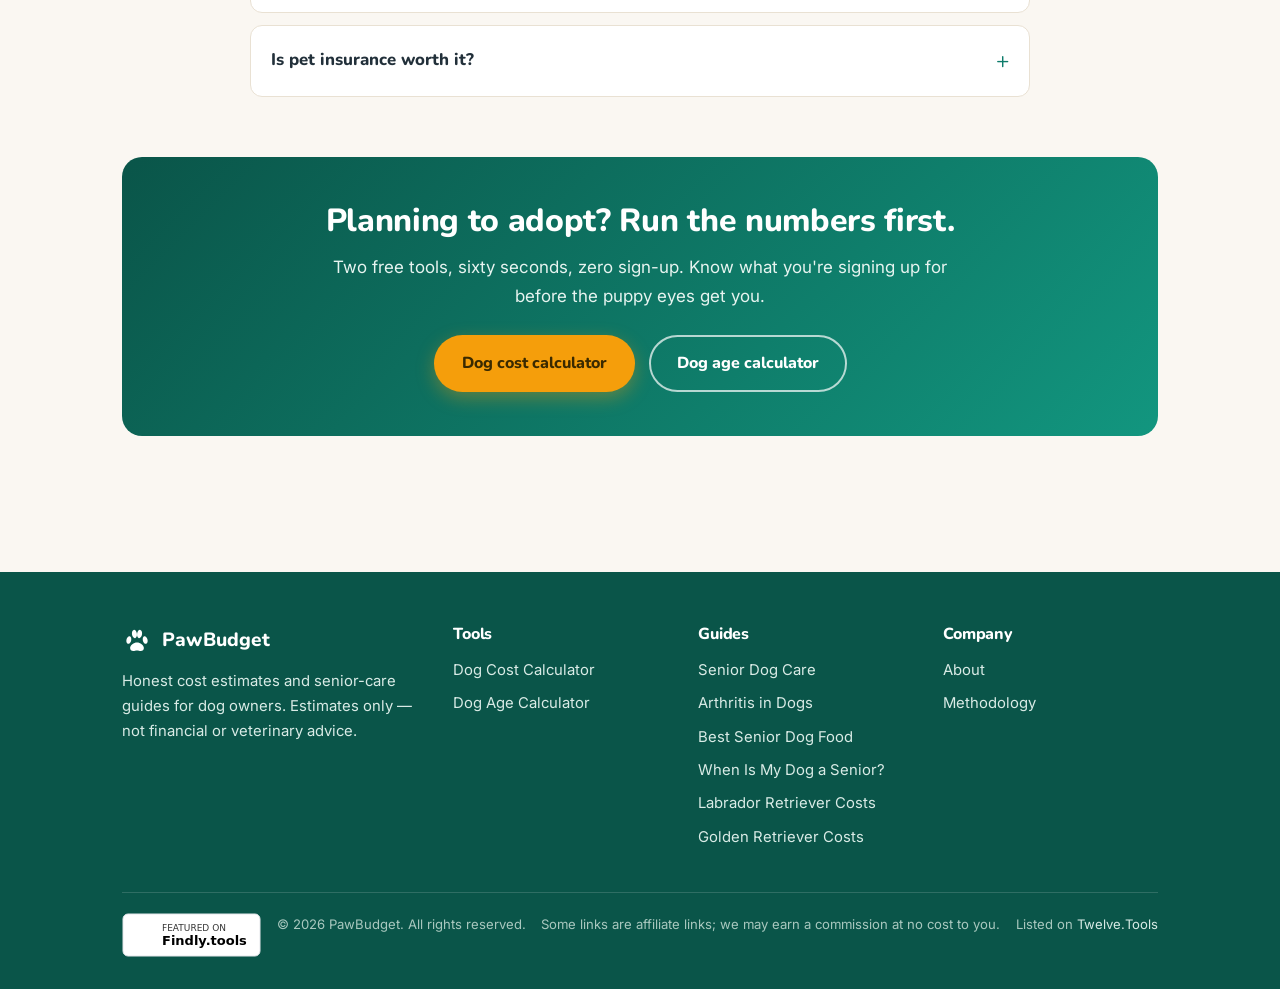
==== commit cb156bac: "Add Findly.tools badge to footer" ====
--- a/index.html
+++ b/index.html
@@ -198,6 +198,7 @@
       </div>
     </div>
     <div class="footer-bottom">
+      <a href="https://findly.tools" target="_blank" rel="noopener"><svg width="139" height="44" viewBox="0 0 139 44" xmlns="http://www.w3.org/2000/svg"><rect x="1" y="1" width="137" height="42" rx="5" fill="#ffffff" stroke="#e5e7eb" stroke-width="1"></rect><text x="40" y="18" font-family="system-ui, -apple-system, sans-serif" font-size="9" font-weight="500" fill="#000000" opacity="0.8">FEATURED ON</text><text x="40" y="32" font-family="system-ui, -apple-system, sans-serif" font-size="13" font-weight="700" fill="#000000">Findly.tools</text></svg></a>
       <span>© 2026 PawBudget. All rights reserved.</span>
       <span>Some links are affiliate links; we may earn a commission at no cost to you.</span>
       <span>Listed on <a href="https://twelve.tools" target="_blank" rel="noopener">Twelve.Tools</a></span>
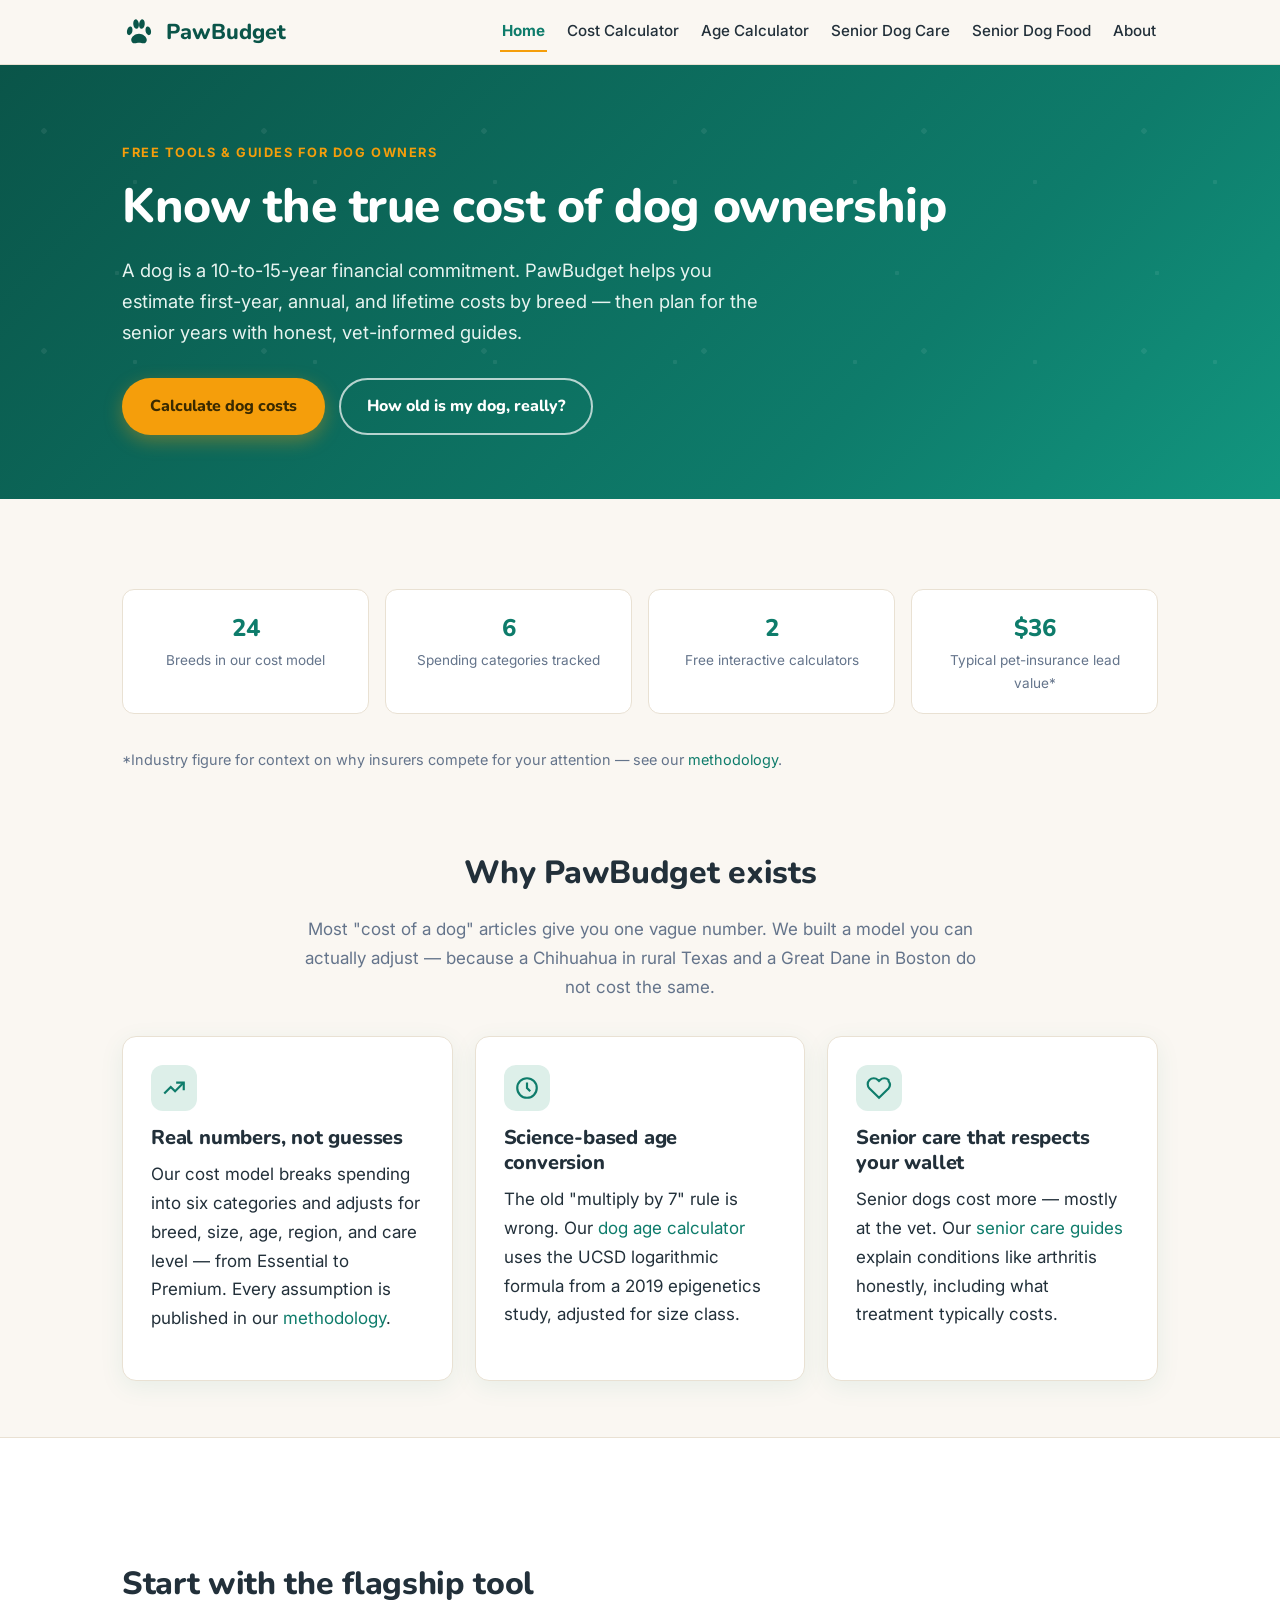
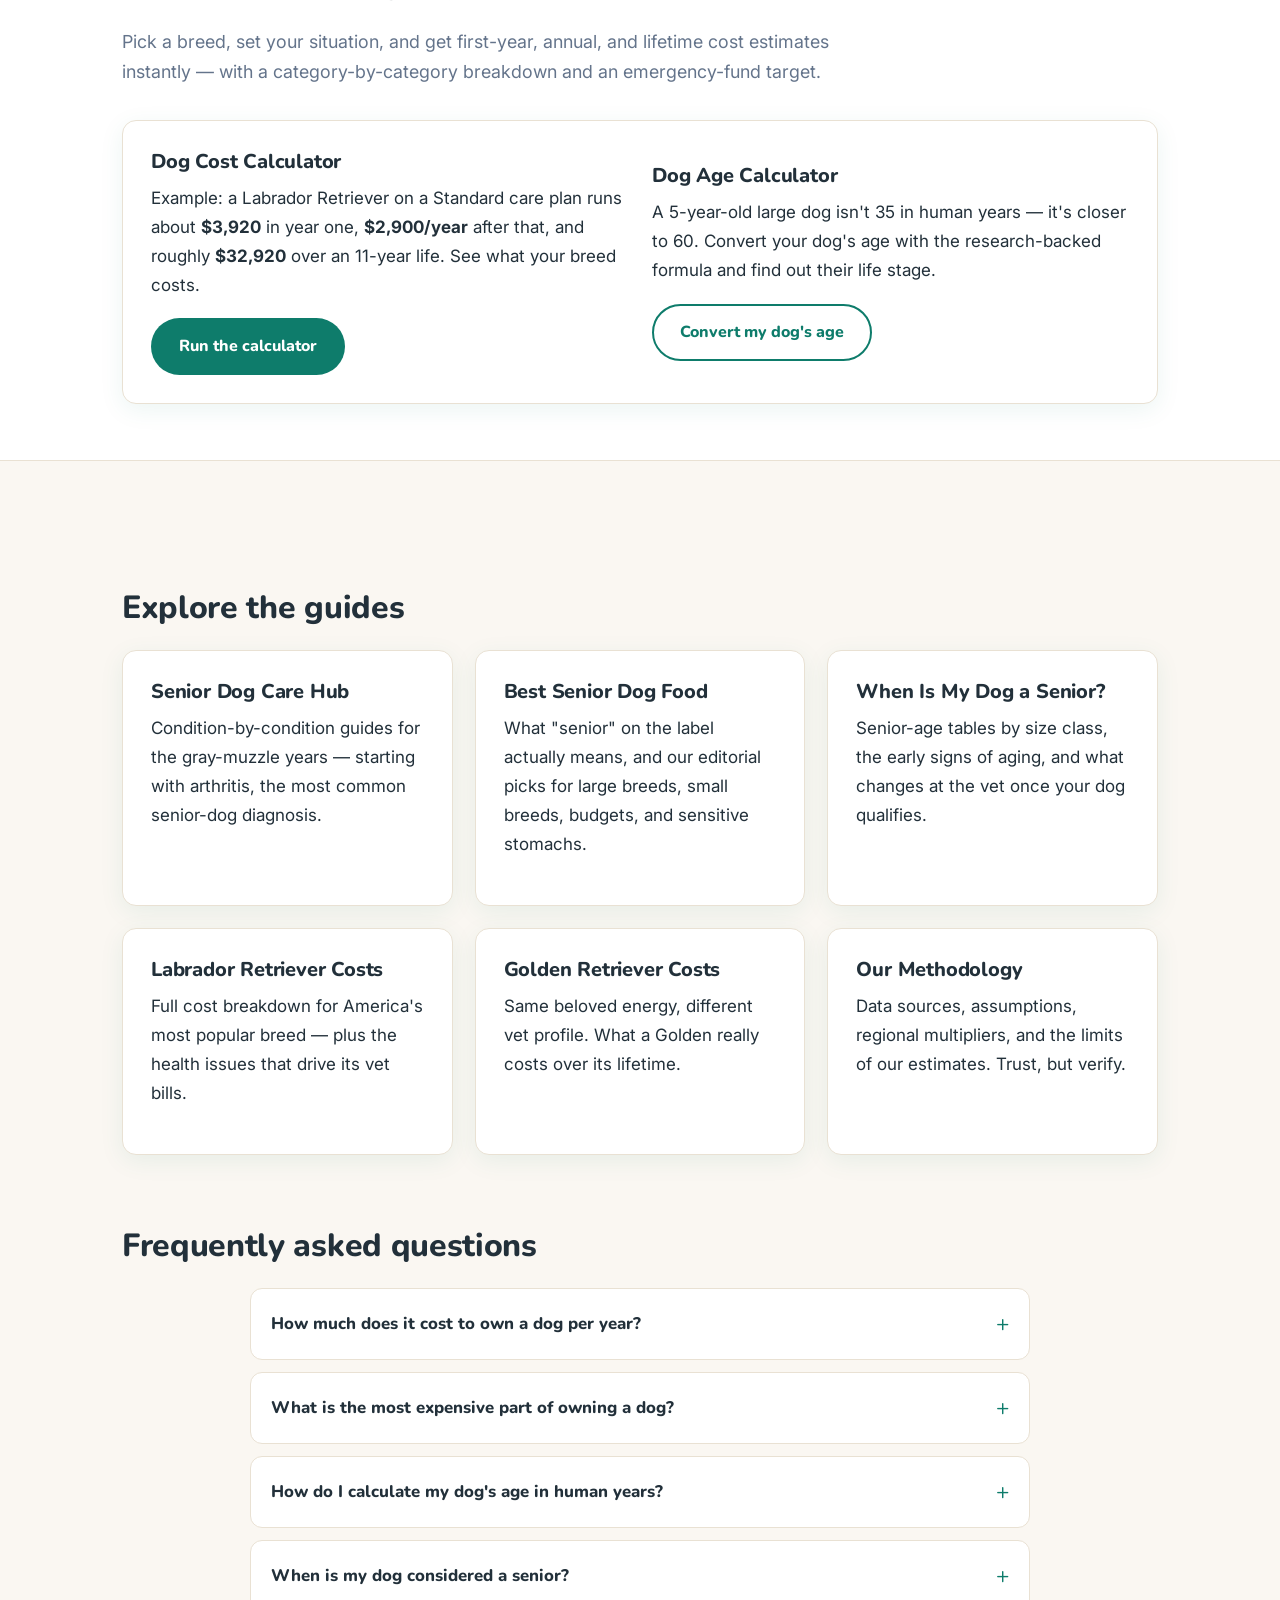
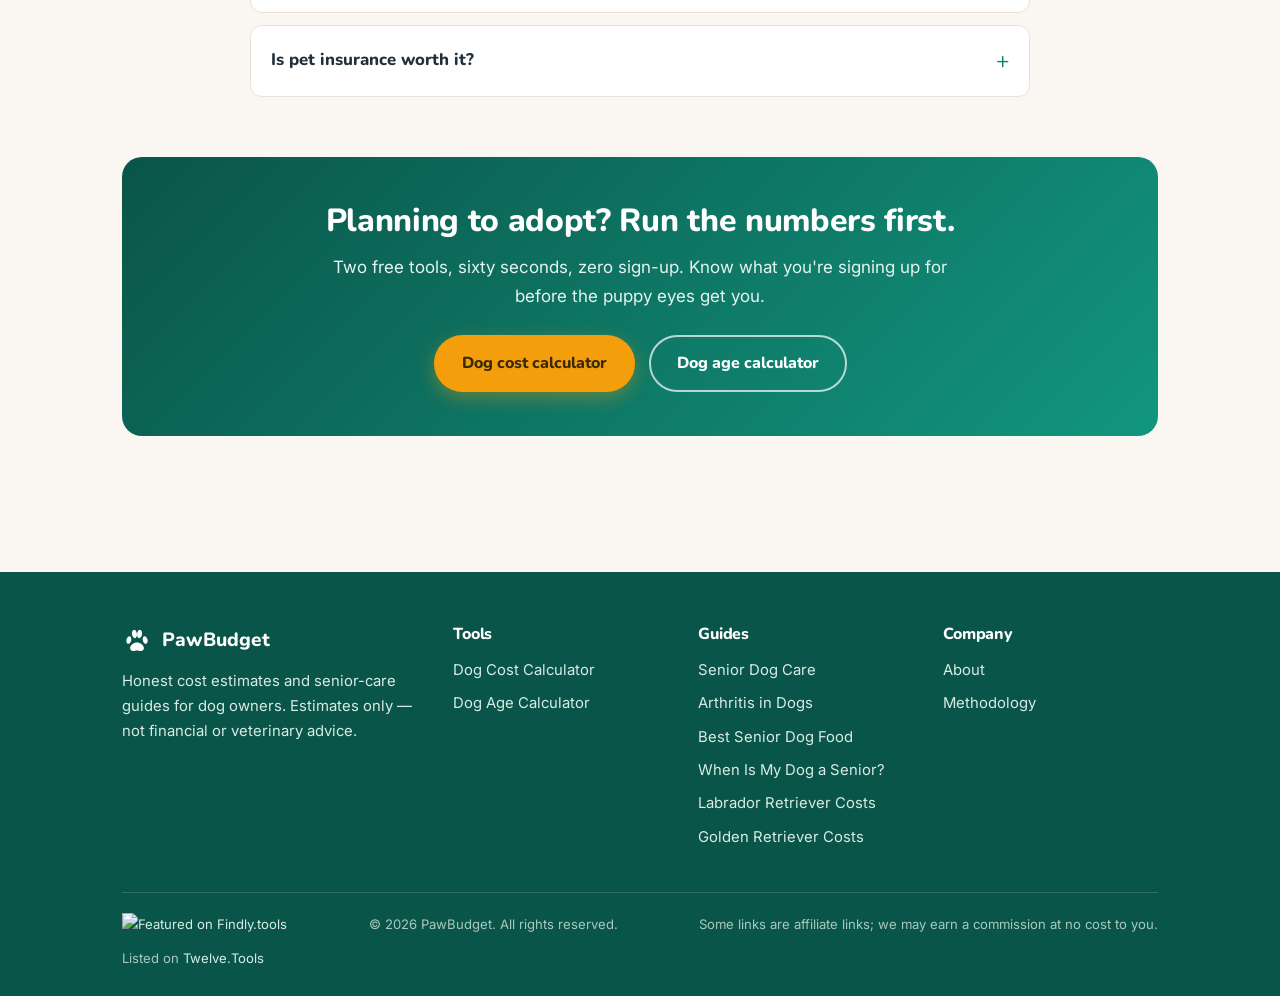
==== commit 6a96f765: "Replace Findly footer badge with official embed code for verification" ====
--- a/index.html
+++ b/index.html
@@ -198,7 +198,7 @@
       </div>
     </div>
     <div class="footer-bottom">
-      <a href="https://findly.tools" target="_blank" rel="noopener"><svg width="139" height="44" viewBox="0 0 139 44" xmlns="http://www.w3.org/2000/svg"><rect x="1" y="1" width="137" height="42" rx="5" fill="#ffffff" stroke="#e5e7eb" stroke-width="1"></rect><text x="40" y="18" font-family="system-ui, -apple-system, sans-serif" font-size="9" font-weight="500" fill="#000000" opacity="0.8">FEATURED ON</text><text x="40" y="32" font-family="system-ui, -apple-system, sans-serif" font-size="13" font-weight="700" fill="#000000">Findly.tools</text></svg></a>
+      <a href="https://findly.tools" target="_blank" rel="noopener"><img src="https://findly.tools/badges/findly-tools-badge-light.svg" alt="Featured on Findly.tools" width="175" height="55"></a>
       <span>© 2026 PawBudget. All rights reserved.</span>
       <span>Some links are affiliate links; we may earn a commission at no cost to you.</span>
       <span>Listed on <a href="https://twelve.tools" target="_blank" rel="noopener">Twelve.Tools</a></span>
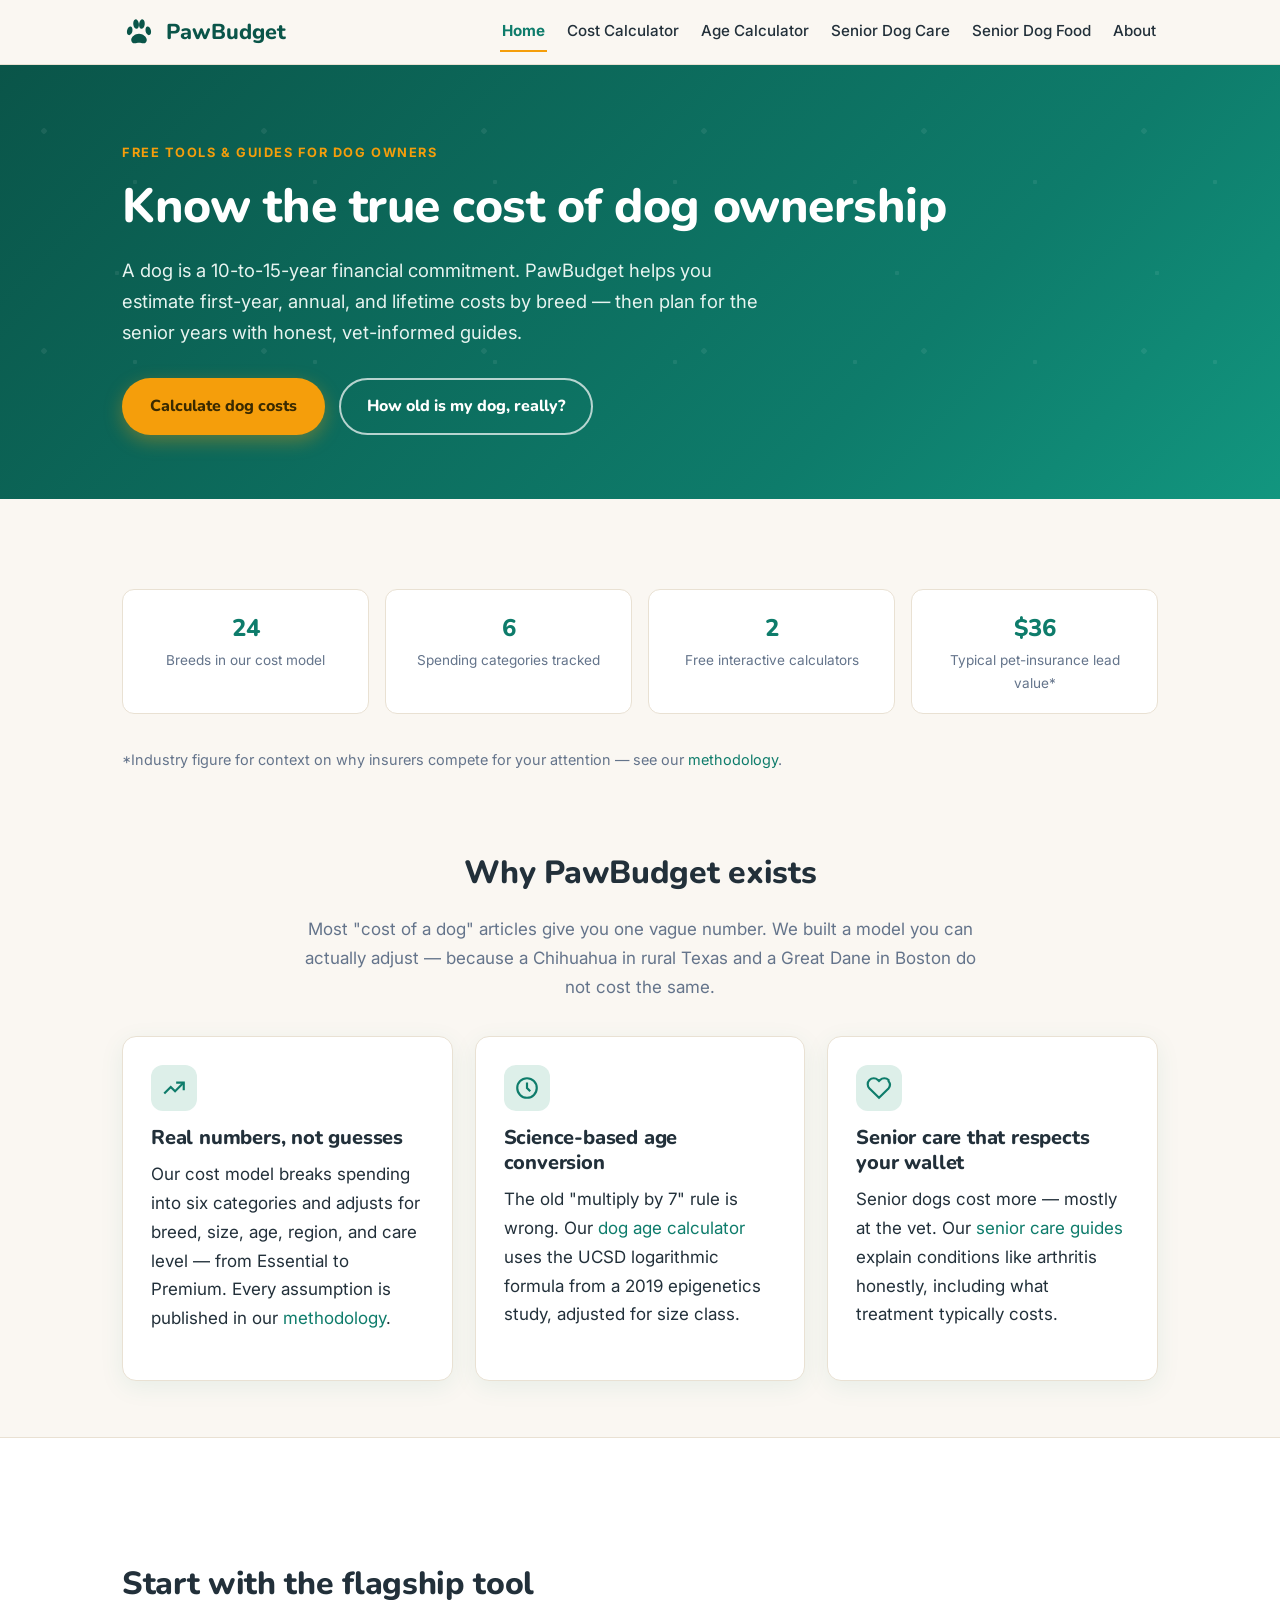
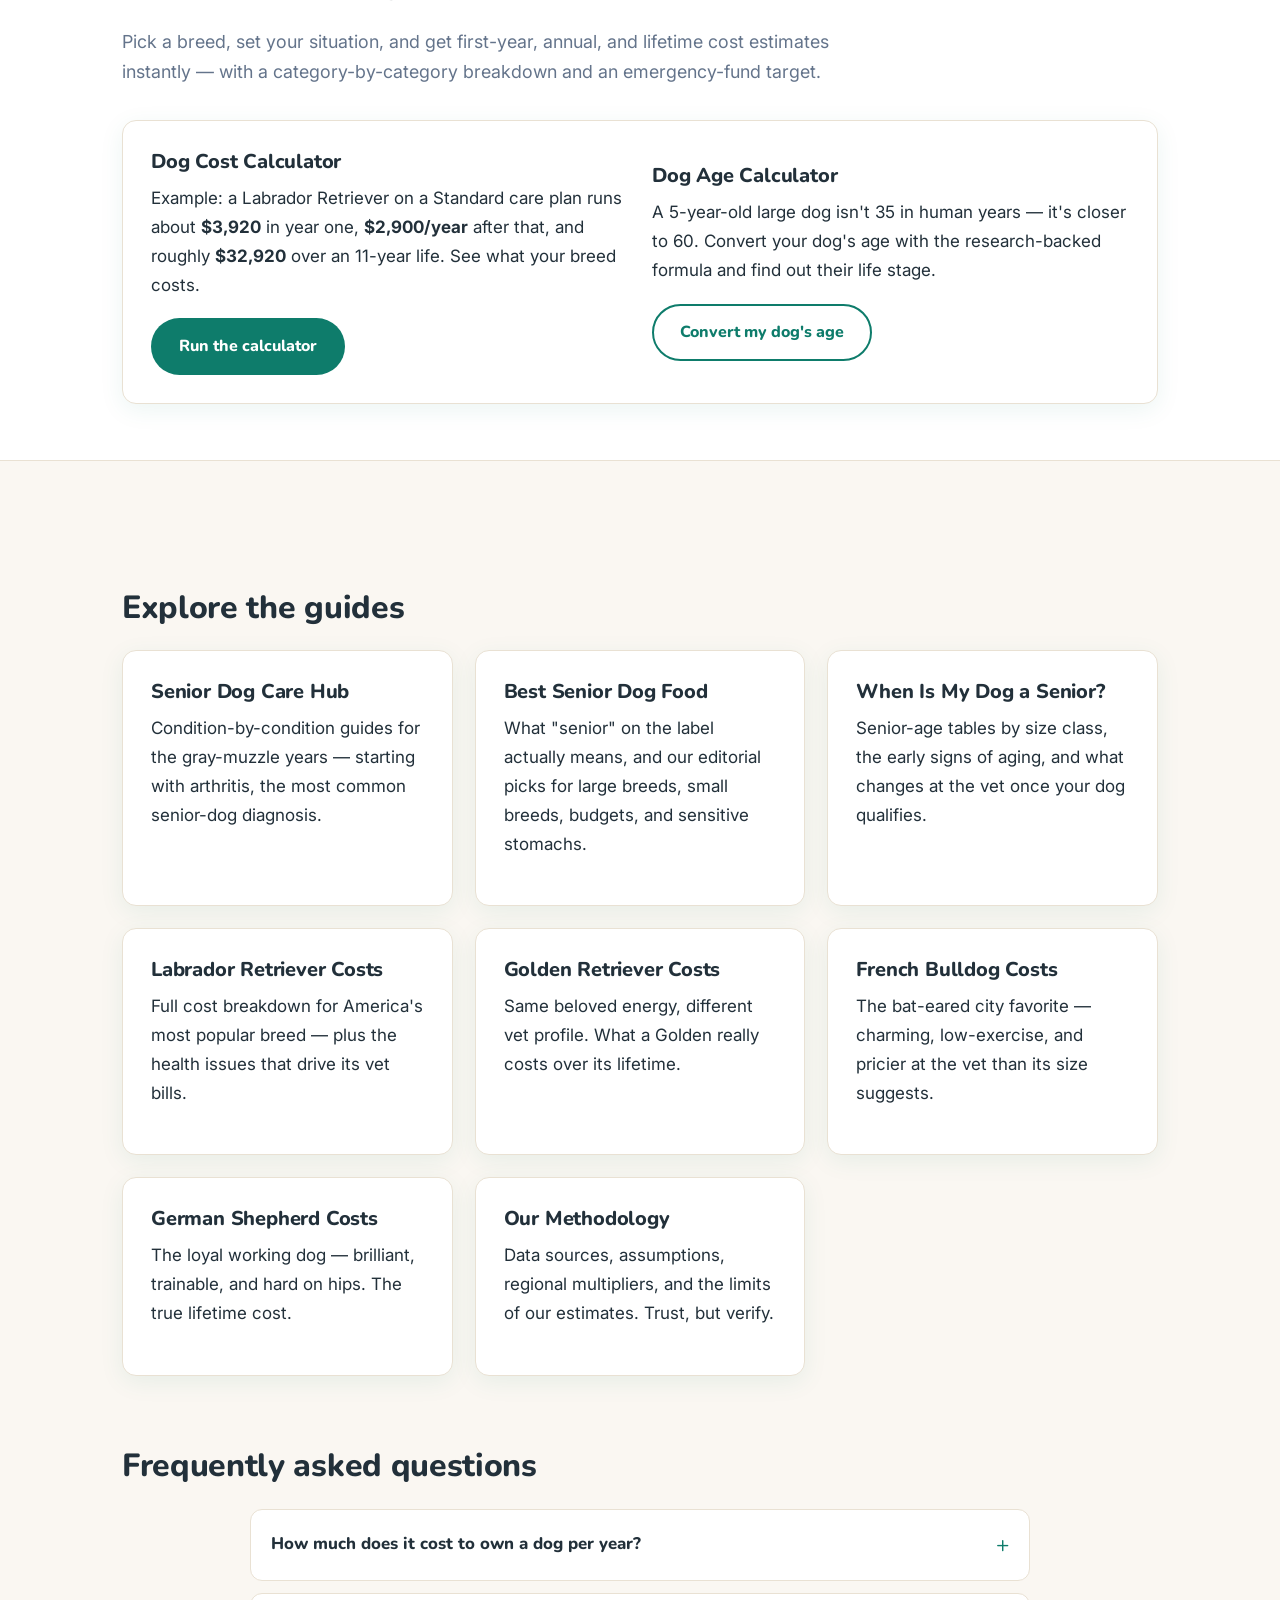
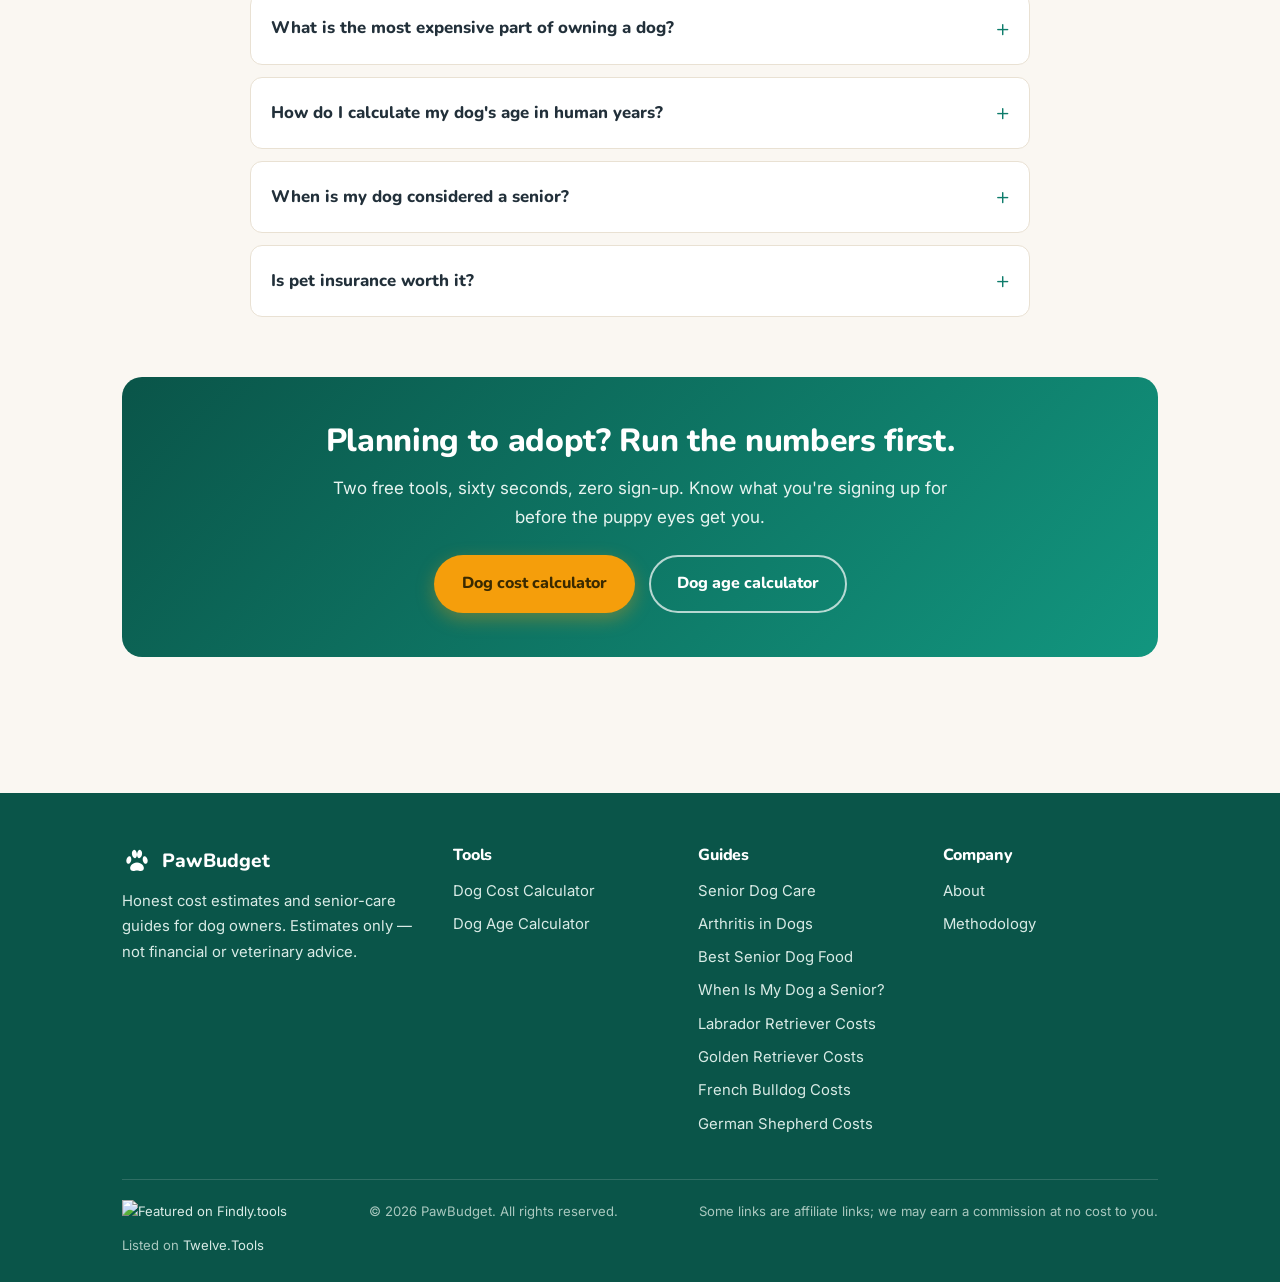
==== commit 7ab39736: "Add French Bulldog and German Shepherd cost pages (calculator-verified numbers), cross-link breed pa" ====
--- a/index.html
+++ b/index.html
@@ -119,6 +119,14 @@
           <h3>Golden Retriever Costs</h3>
           <p>Same beloved energy, different vet profile. What a Golden really costs over its lifetime.</p>
         </a>
+        <a class="card card-link" href="dog-cost/french-bulldog/">
+          <h3>French Bulldog Costs</h3>
+          <p>The bat-eared city favorite — charming, low-exercise, and pricier at the vet than its size suggests.</p>
+        </a>
+        <a class="card card-link" href="dog-cost/german-shepherd/">
+          <h3>German Shepherd Costs</h3>
+          <p>The loyal working dog — brilliant, trainable, and hard on hips. The true lifetime cost.</p>
+        </a>
         <a class="card card-link accent" href="methodology/">
           <h3>Our Methodology</h3>
           <p>Data sources, assumptions, regional multipliers, and the limits of our estimates. Trust, but verify.</p>
@@ -187,6 +195,8 @@
           <li><a href="when-is-my-dog-considered-senior/">When Is My Dog a Senior?</a></li>
           <li><a href="dog-cost/labrador-retriever/">Labrador Retriever Costs</a></li>
           <li><a href="dog-cost/golden-retriever/">Golden Retriever Costs</a></li>
+          <li><a href="dog-cost/french-bulldog/">French Bulldog Costs</a></li>
+          <li><a href="dog-cost/german-shepherd/">German Shepherd Costs</a></li>
         </ul>
       </div>
       <div>
@@ -198,7 +208,7 @@
       </div>
     </div>
     <div class="footer-bottom">
-      <a href="https://findly.tools" target="_blank" rel="noopener"><img src="https://findly.tools/badges/findly-tools-badge-light.svg" alt="Featured on Findly.tools" width="175" height="55"></a>
+      <a href="https://findly.tools/pawbudget?utm_source=pawbudget" target="_blank" rel="noopener noreferrer">   <img src="https://findly.tools/badges/findly-tools-badge-light.svg" alt="Featured on Findly.tools" width="175" height="55" /> </a>
       <span>© 2026 PawBudget. All rights reserved.</span>
       <span>Some links are affiliate links; we may earn a commission at no cost to you.</span>
       <span>Listed on <a href="https://twelve.tools" target="_blank" rel="noopener">Twelve.Tools</a></span>
@@ -206,5 +216,6 @@
   </div>
 </footer>
 
+<!-- Cloudflare Web Analytics --><script type='module' src='https://static.cloudflareinsights.com/beacon.min.js' data-cf-beacon='{"token": "0cc9b3c438344fda849d145891dc3f68"}'></script><!-- End Cloudflare Web Analytics -->
 </body>
 </html>
